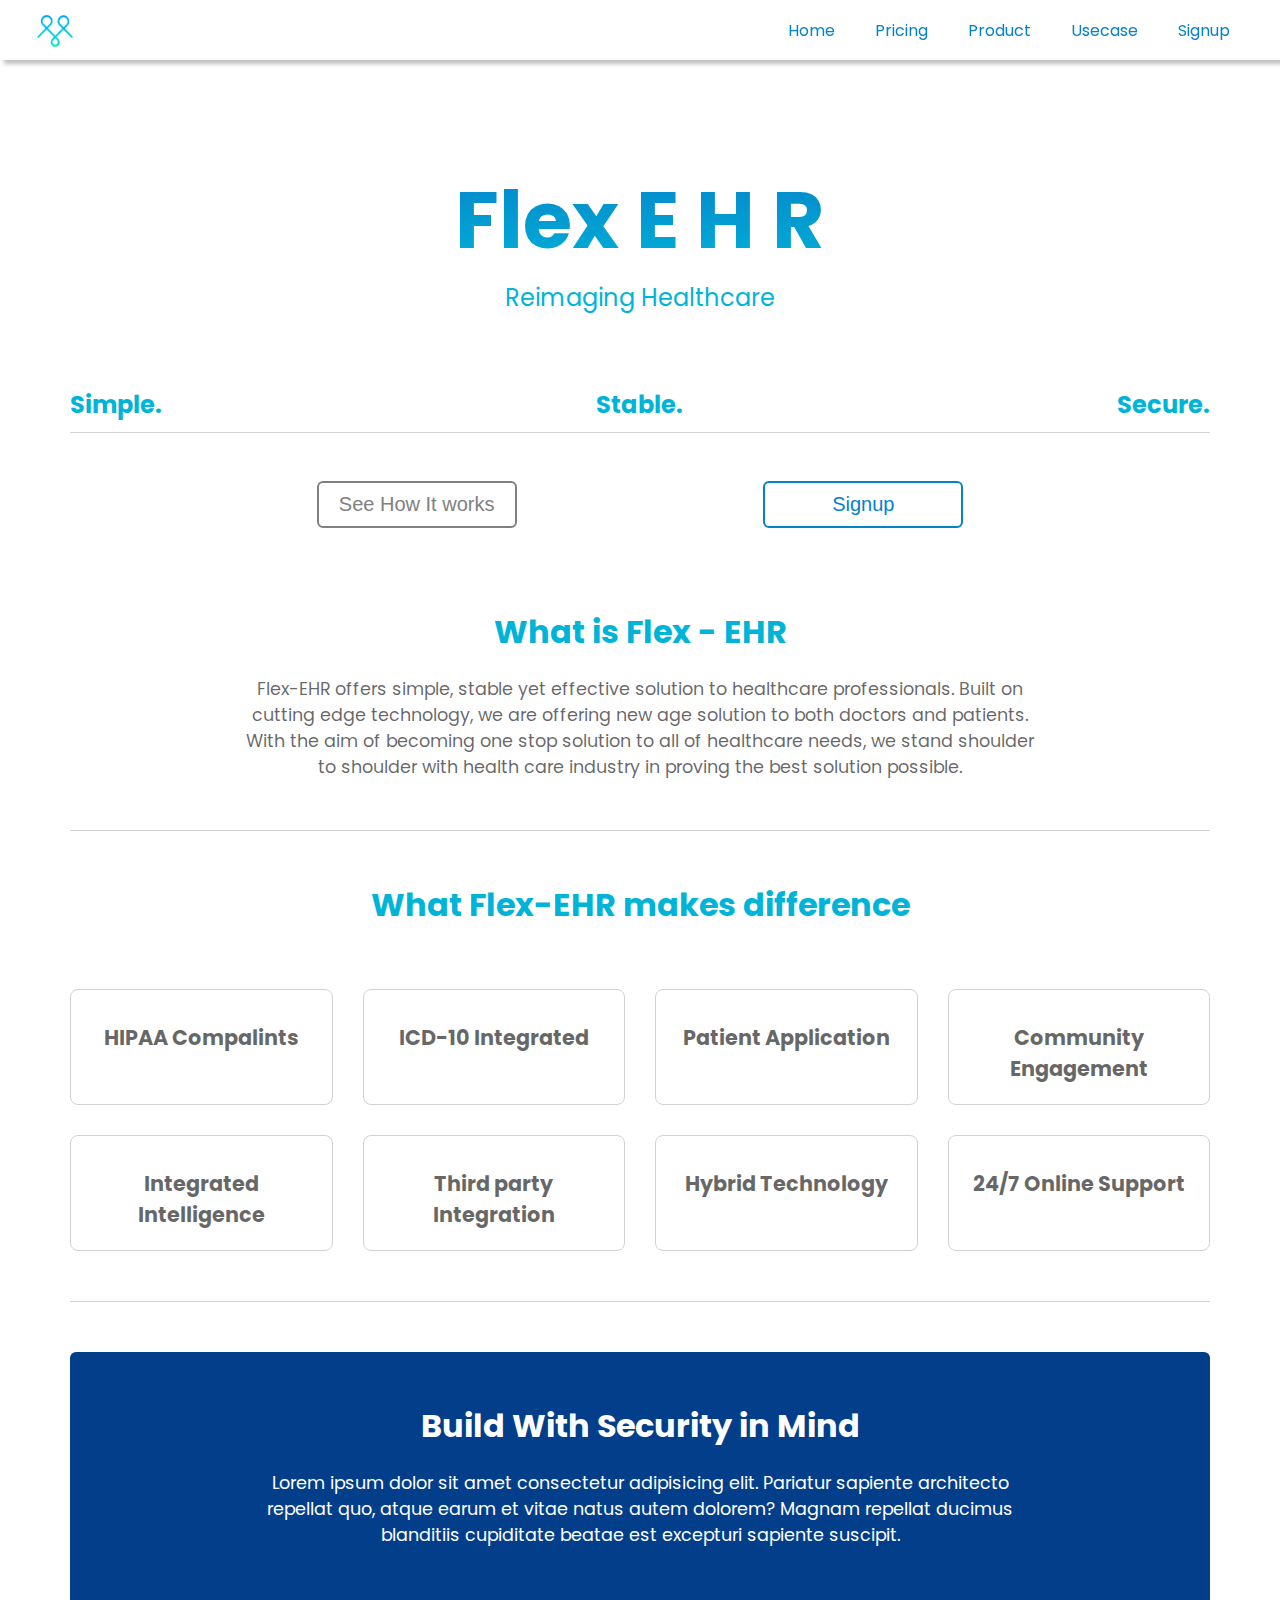
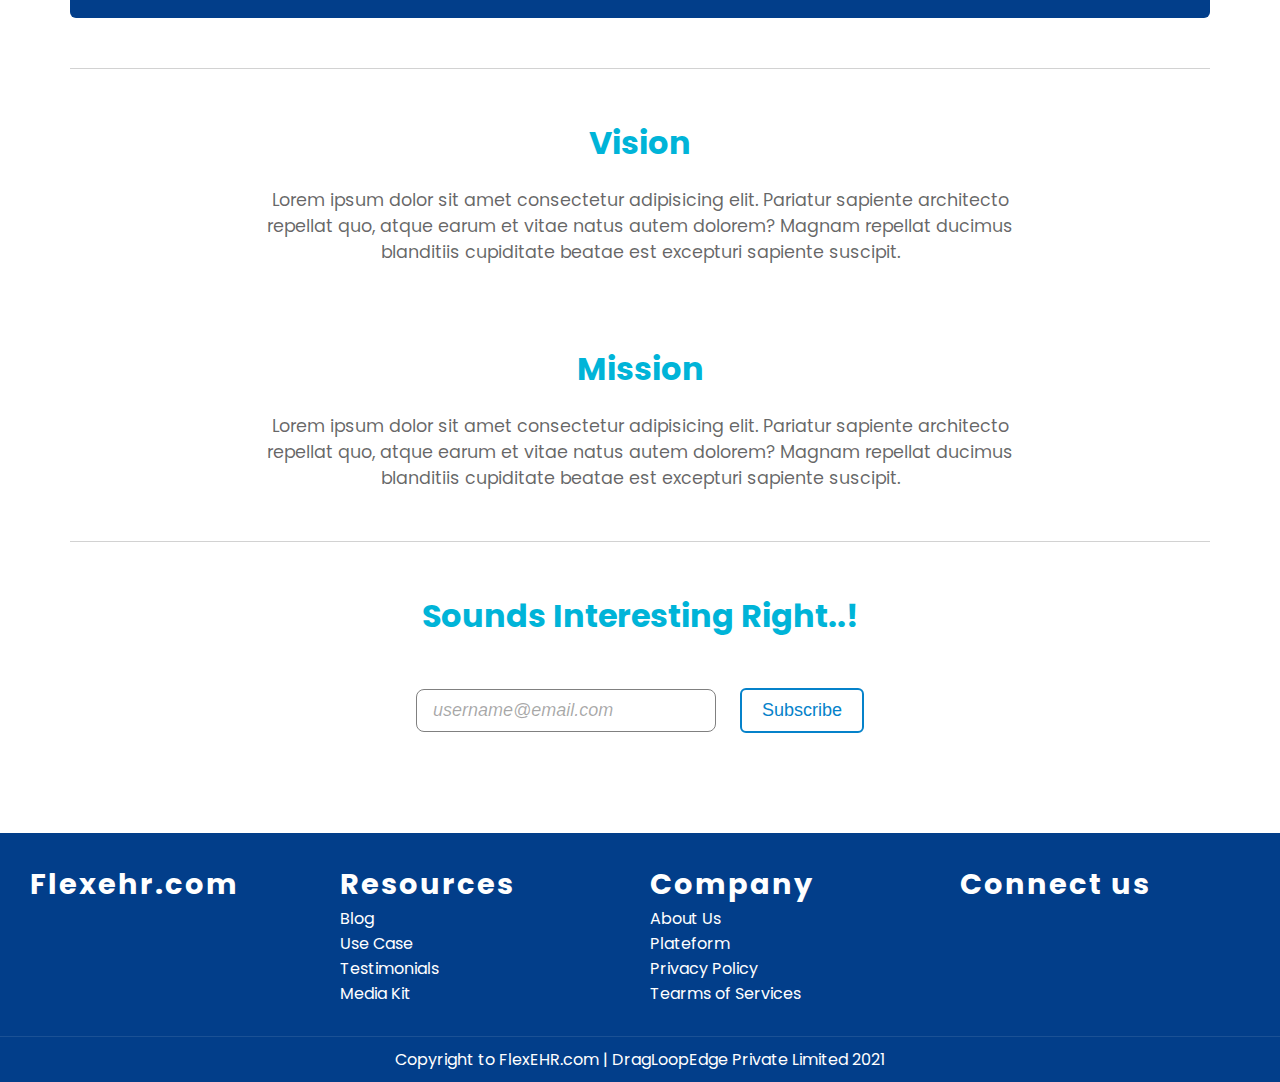
==== index.html @ ee3c8824 "Makes Diff" ====
<!DOCTYPE html>
<html lang="en">

<head>
    <meta charset="UTF-8">
    <meta http-equiv="X-UA-Compatible" content="IE=edge">
    <meta name="viewport" content="width=device-width, initial-scale=1.0">
    <link rel="stylesheet" href="https://cdnjs.cloudflare.com/ajax/libs/font-awesome/5.10.0/css/all.min.css"
        integrity="sha512-PgQMlq+nqFLV4ylk1gwUOgm6CtIIXkKwaIHp/PAIWHzig/lKZSEGKEysh0TCVbHJXCLN7WetD8TFecIky75ZfQ=="
        crossorigin="anonymous" referrerpolicy="no-referrer" />
    <link rel="stylesheet" href="style/main.css">
    <link rel="stylesheet" href="style/navbar.css">
    <link rel="stylesheet" href="style/home.css">
    <script src="script/sign-up-form.js"></script>
    <title>EHR Home</title>
</head>

<body>
    <nav class="navbar">
        <div class="flex ai-center">
            <img src="assets/Logo.png" alt="" width="50px">
        </div>
        <ul>
            <li>
                <a href="/">Home</a>
            </li>
            <li>
                <a href="/pricing">Pricing</a>
            </li>
            <li>
                <a href="/product">Product</a>
            </li>
            <li>
                <a href="index.html">Usecase</a>
            </li>
            <li>
                <a href="#" class="signup-btn">Signup</a>
            </li>
        </ul>
    </nav>
    <main class="container">
        <section class="introduction">
            <h1 class="brand">Flex E H R</h1>
            <p class="tag-line">Reimaging Healthcare</p>
            <p class="description">
                <span>Simple.</span>
                <span>Stable.</span>
                <span>Secure.</span>
            </p>
            <div class="intero-action">
                <button class="btn gray-dark">See How It works</button>
                <button class="btn primary signup-btn">Signup</button>
            </div>
        </section>
        <article class="what-is">
            <h2>What is Flex - EHR</h2>
            <p>
                Flex-EHR offers simple, stable yet effective solution to healthcare professionals. Built on cutting edge technology, we are offering new age solution to both doctors and patients.
                With the aim of becoming one stop solution to all of healthcare needs, we stand shoulder to shoulder with health care industry in proving the best solution possible.


            </p>
        </article>
         <section class="what-makes-difference">
            <h2>What Flex-EHR makes difference</h2>
            <div class="feature-container">
                <div class="feature-card">
                    <i class="fas fa-check"></i>
                    <h4>HIPAA Compalints</h4>
                </div>
                <div class="feature-card">
                    <i class="fab fa-studiovinari"></i>
                    <h4>ICD-10 Integrated</h4>
                </div>
                <div class="feature-card">
                    <i class="fas fa-shield-alt"></i>
                    <h4>Patient Application</h4>
                </div>

                <div class="feature-card">
                    <i class="fas fa-users"></i>
                    <h4>Community Engagement</h4>
                </div>
                <div class="feature-card">
                    <i class="fas fa-brain"></i>
                    <h4>Integrated Intelligence</h4>
                </div>
                <div class="feature-card">
                    <i class="fab fa-creative-commons-sampling-plus"></i>
                    <h4>Third party Integration</h4>
                </div>
                <div class="feature-card">
                    <i class="fas fa-network-wired"></i>
                    <h4>Hybrid Technology</h4>
                </div>
                <div class="feature-card">
                    <i class="fas fa-headset"></i>
                    <h4>24/7 Online Support</h4>
                </div>
            </div>
        </section>
        <article class="security">
            <div>
                <h2>Build With Security in Mind</h2>
                <p>
                    Lorem ipsum dolor sit amet consectetur adipisicing elit.
                    Pariatur sapiente architecto repellat quo, atque earum
                    et vitae natus autem dolorem? Magnam repellat ducimus
                    blanditiis cupiditate beatae est excepturi sapiente suscipit.
                </p>
            </div>
        </article>
        <article class="vision">
            <h2>Vision</h2>
            <p>
                Lorem ipsum dolor sit amet consectetur adipisicing elit.
                Pariatur sapiente architecto repellat quo, atque earum
                et vitae natus autem dolorem? Magnam repellat ducimus
                blanditiis cupiditate beatae est excepturi sapiente suscipit.
            </p>
        </article>
        <article class="mission">
            <h2>Mission</h2>
            <p>
                Lorem ipsum dolor sit amet consectetur adipisicing elit.
                Pariatur sapiente architecto repellat quo, atque earum
                et vitae natus autem dolorem? Magnam repellat ducimus
                blanditiis cupiditate beatae est excepturi sapiente suscipit.
            </p>
        </article>
        <section class="subscribe">
            <h4>Sounds Interesting Right..!</h4>
            <form>
                <input type="email" required name="" id="" placeholder="username@email.com">
                <button type="submit" class="btn primary tx-l">Subscribe</button>
            </form>
        </section>
    </main>
    <footer class="footer">
        <div class="footer-content">
            <div>
                <h2>Flexehr.com</h2>
            </div>
            <div>
                <h2>Resources</h2>
                <a href="#">Blog</a>
                <a href="#">Use Case</a>
                <a href="#">Testimonials</a>
                <a href="#">Media Kit</a>
            </div>
            <div>
                <h2>Company</h2>
                <a href="#">About Us</a>
                <a href="#">Plateform</a>
                <a href="#">Privacy Policy</a>
                <a href="#">Tearms of Services</a>
            </div>
            <div class="contact-us">
                <h2>Connect us</h2>
                <div class="icons">
                    <i class="fa fa-home"></i>
                    <i class="fa fa-home"></i>
                    <i class="fa fa-home"></i>
                    <i class="fa fa-home"></i>
                    <i class="fa fa-home"></i>
                    <i class="fa fa-home"></i>
                </div>
            </div>
        </div>
        <div class="copyright">
            Copyright to FlexEHR.com | DragLoopEdge Private Limited 2021
        </div>
    </footer>
    <script>
        const signup = new SignUpForm()
        document.querySelectorAll('.signup-btn').forEach(btn => {
            btn.addEventListener('click', () => {
                signup.open()
            })
        })
    </script>
</body>

</html>
---- style/main.css ----
@import url('https://fonts.googleapis.com/css2?family=Poppins:wght@200;300;500&display=swap');
:root {
    --primary: #0582CA;
    --secondary: #00B4D8;
    --optional: #023E8A;
    --red: #E02401;
    --orange: #FFA400;
    --green: #539D00;
    --text: rgba(0,0,0,0.83);
    --text-light: rgba(0,0,0,0.60);
    --text-lightest: rgba(0,0,0,0.35);
    --gray: #D2D2D2;
    --gray-dark: #808080;
    --white: #fff;
    --black: #000;
}
html, body {
    font-family: 'Poppins', sans-serif;
    margin: 0px;
    padding: 0px;
    font-size: 16px;
    color: var(--text);
    background-color: var(--white);
    scroll-behavior: smooth;
}

* {
    padding: 0px;
    margin: 0px;
    box-sizing: border-box;
}

*:focus {
    outline: none;
}

input:-internal-autofill-selected {
    background-color: var(--white) !important;
}

.container {
    width: 100%;
    max-width: 1200px;
    margin: 0 auto;
    padding: 0px 30px;
}

.flex {
    display: flex;
}

.wrap {
    flex-wrap: wrap;
}

.ai-center {
    align-items: center;
}

.jc-center {
    justify-content: center;
}

.jc-between {
    justify-content: space-between;
}

.jc-end {
    justify-content: flex-end;
}

.btn {
    display: inline-block;
    padding: 10px 20px;
    background-color: var(--white);
}

.btn.primary {
    border: 2px solid var(--primary);
    color: var(--primary);
    cursor: pointer;
    border-radius: 6px;
}

.btn.primary:hover {
    background-color: var(--primary);
    color: var(--white);
    box-shadow: 4px 2px 4px rgba(0,0,0,0.3);
}

.btn.secondary {
    border: 2px solid var(--secondary);
    color: var(--secondary);
    cursor: pointer;
    border-radius: 6px;
}

.btn.secondary:hover {
    background-color: var(--secondary);
    color: var(--white);
    box-shadow: 4px 2px 4px rgba(0,0,0,0.3);
}

.btn.gray {
    border: 2px solid var(--gray);
    color: var(--gray);
    cursor: pointer;
    border-radius: 6px;
}

.btn.gray:hover {
    background-color: var(--gray);
    color: var(--white);
    box-shadow: 4px 2px 4px rgba(0,0,0,0.3);
}

.btn.red {
    border: 2px solid var(--red);
    color: var(--red);
    cursor: pointer;
    border-radius: 6px;
}

.btn.red:hover {
    background-color: var(--red);
    color: var(--white);
    box-shadow: 4px 2px 4px rgba(0,0,0,0.3);
}

.btn.orange {
    border: 2px solid var(--orange);
    color: var(--orange);
    cursor: pointer;
    border-radius: 6px;
}

.btn.orange:hover {
    background-color: var(--orange);
    color: var(--white);
    box-shadow: 4px 2px 4px rgba(0,0,0,0.3);
}

.btn.green {
    border: 2px solid var(--green);
    color: var(--green);
    cursor: pointer;
    border-radius: 6px;
}
.btn.green:hover {
    background-color: var(--green);
    color: var(--white);
    box-shadow: 4px 2px 4px rgba(0,0,0,0.3);
}

.btn.orange {
    border: 2px solid var(--orange);
    color: var(--orange);
    cursor: pointer;
    border-radius: 6px;
}

.btn.orange:hover {
    background-color: var(--orange);
    color: var(--white);
    box-shadow: 4px 2px 4px rgba(0,0,0,0.3);
}

.btn.gray-dark {
    border: 2px solid var(--gray-dark);
    color: var(--gray-dark);
    cursor: pointer;
    border-radius: 6px;
}

.btn.gray-dark:hover {
    background-color: var(--gray-dark);
    color: var(--white);
    box-shadow: 4px 2px 4px rgba(0,0,0,0.3);
}

.tx {
    font-size: 14px;
}

.tx-l {
    font-size: 18px;
}

.tx-s {
    font-size: 12px;
}

.tx-m {
    font-size: 16px;
}
.tx-xl {
    font-size: 24px;
}


.m-0{ margin: 0px; }
.mx-0{ margin-left: 0px; margin-right: 0px; }
.my-0{ margin-top: 0px; margin-bottom: 0px; }
.ml-0{ margin-left: 0px; }
.mr-0{ margin-right: 0px; }
.mt-0{ margin-top: 0px; }
.mb-0{ margin-bottom: 0px; }
.m-1{ margin: 4px; }
.mx-1{ margin-left: 4px; margin-right: 4px; }
.my-1{ margin-top: 4px; margin-bottom: 4px; }
.ml-1{ margin-left: 4px; }
.mr-1{ margin-right: 4px; }
.mt-1{ margin-top: 4px; }
.mb-1{ margin-bottom: 4px; }
.m-2{ margin: 8px; }
.mx-2{ margin-left: 8px; margin-right: 8px; }
.my-2{ margin-top: 8px; margin-bottom: 8px; }
.ml-2{ margin-left: 8px; }
.mr-2{ margin-right: 8px; }
.mt-2{ margin-top: 8px; }
.mb-2{ margin-bottom: 8px; }
.m-3{ margin: 12px; }
.mx-3{ margin-left: 12px; margin-right: 12px; }
.my-3{ margin-top: 12px; margin-bottom: 12px; }
.ml-3{ margin-left: 12px; }
.mr-3{ margin-right: 12px; }
.mt-3{ margin-top: 12px; }
.mb-3{ margin-bottom: 12px; }
.m-4{ margin: 16px; }
.mx-4{ margin-left: 16px; margin-right: 16px; }
.my-4{ margin-top: 16px; margin-bottom: 16px; }
.ml-4{ margin-left: 16px; }
.mr-4{ margin-right: 16px; }
.mt-4{ margin-top: 16px; }
.mb-4{ margin-bottom: 16px; }
.m-5{ margin: 20px; }
.mx-5{ margin-left: 20px; margin-right: 20px; }
.my-5{ margin-top: 20px; margin-bottom: 20px; }
.ml-5{ margin-left: 20px; }
.mr-5{ margin-right: 20px; }
.mt-5{ margin-top: 20px; }
.mb-5{ margin-bottom: 20px; }
.m-6{ margin: 24px; }
.mx-6{ margin-left: 24px; margin-right: 24px; }
.my-6{ margin-top: 24px; margin-bottom: 24px; }
.ml-6{ margin-left: 24px; }
.mr-6{ margin-right: 24px; }
.mt-6{ margin-top: 24px; }
.mb-6{ margin-bottom: 24px; }
.m-7{ margin: 28px; }
.mx-7{ margin-left: 28px; margin-right: 28px; }
.my-7{ margin-top: 28px; margin-bottom: 28px; }
.ml-7{ margin-left: 28px; }
.mr-7{ margin-right: 28px; }
.mt-7{ margin-top: 28px; }
.mb-7{ margin-bottom: 28px; }
.m-8{ margin: 32px; }
.mx-8{ margin-left: 32px; margin-right: 32px; }
.my-8{ margin-top: 32px; margin-bottom: 32px; }
.ml-8{ margin-left: 32px; }
.mr-8{ margin-right: 32px; }
.mt-8{ margin-top: 32px; }
.mb-8{ margin-bottom: 32px; }

.p-0{ padding: 0px; }
.px-0{ padding-left: 0px; padding-right: 0px; }
.py-0{ padding-top: 0px; padding-bottom: 0px; }
.pl-0{ padding-left: 0px; }
.pr-0{ padding-right: 0px; }
.pt-0{ padding-top: 0px; }
.pb-0{ padding-bottom: 0px; }
.p-1{ padding: 4px; }
.px-1{ padding-left: 4px; padding-right: 4px; }
.py-1{ padding-top: 4px; padding-bottom: 4px; }
.pl-1{ padding-left: 4px; }
.pr-1{ padding-right: 4px; }
.pt-1{ padding-top: 4px; }
.pb-1{ padding-bottom: 4px; }
.p-2{ padding: 8px; }
.px-2{ padding-left: 8px; padding-right: 8px; }
.py-2{ padding-top: 8px; padding-bottom: 8px; }
.pl-2{ padding-left: 8px; }
.pr-2{ padding-right: 8px; }
.pt-2{ padding-top: 8px; }
.pb-2{ padding-bottom: 8px; }
.p-3{ padding: 12px; }
.px-3{ padding-left: 12px; padding-right: 12px; }
.py-3{ padding-top: 12px; padding-bottom: 12px; }
.pl-3{ padding-left: 12px; }
.pr-3{ padding-right: 12px; }
.pt-3{ padding-top: 12px; }
.pb-3{ padding-bottom: 12px; }
.p-4{ padding: 16px; }
.px-4{ padding-left: 16px; padding-right: 16px; }
.py-4{ padding-top: 16px; padding-bottom: 16px; }
.pl-4{ padding-left: 16px; }
.pr-4{ padding-right: 16px; }
.pt-4{ padding-top: 16px; }
.pb-4{ padding-bottom: 16px; }
.p-5{ padding: 20px; }
.px-5{ padding-left: 20px; padding-right: 20px; }
.py-5{ padding-top: 20px; padding-bottom: 20px; }
.pl-5{ padding-left: 20px; }
.pr-5{ padding-right: 20px; }
.pt-5{ padding-top: 20px; }
.pb-5{ padding-bottom: 20px; }
.p-6{ padding: 24px; }
.px-6{ padding-left: 24px; padding-right: 24px; }
.py-6{ padding-top: 24px; padding-bottom: 24px; }
.pl-6{ padding-left: 24px; }
.pr-6{ padding-right: 24px; }
.pt-6{ padding-top: 24px; }
.pb-6{ padding-bottom: 24px; }
.p-7{ padding: 28px; }
.px-7{ padding-left: 28px; padding-right: 28px; }
.py-7{ padding-top: 28px; padding-bottom: 28px; }
.pl-7{ padding-left: 28px; }
.pr-7{ padding-right: 28px; }
.pt-7{ padding-top: 28px; }
.pb-7{ padding-bottom: 28px; }
.p-8{ padding: 32px; }
.px-8{ padding-left: 32px; padding-right: 32px; }
.py-8{ padding-top: 32px; padding-bottom: 32px; }
.pl-8{ padding-left: 32px; }
.pr-8{ padding-right: 32px; }
.pt-8{ padding-top: 32px; }
.pb-8{ padding-bottom: 32px; }
---- style/navbar.css ----
nav.navbar {
    height: 60px;
    background-color: var(--white);
    display: flex;
    justify-content: space-between;
    align-items: center;
    box-shadow: 4px 4px 4px rgba(0, 0, 0, 0.25);
    position: sticky;
    top: 0;
    padding: 0 30px;
}

nav.navbar img {
    width: 50px;
    position: relative;
}

nav ul {
    display: flex;
    justify-content: space-between;
    align-items: center;
}
nav ul li {
    list-style: none;
    margin: 0 20px;
}
nav ul li a {
    color: var(--primary);
    text-decoration: none;
    font-size: 1rem;
}
nav ul li a:hover {
    color: var(--secondary);
}
nav ul li a.active {
    color: var(--secondary);
}


.footer {
    background-color: var(--optional);
    color: var(--white);
}

.footer .footer-content {
    display: grid;
    grid-gap: 20px;
    grid-template-columns: 1fr 1fr 1fr 1fr;
    padding: 30px;
}

.footer .footer-content h2 {
    font-size: 1.8em;
    letter-spacing: 2px;
}

.footer .footer-content a {
    display: block;
    color: white;
    text-decoration: none;
}

.footer .footer-content .contact-us > .icons{
    display: flex;
    flex-wrap: wrap;
    justify-content: space-between;
}

.footer .footer-content .contact-us i {
    font-size: 1.8em;
    padding: 10px;
    min-width: 30%;
}

.footer .copyright {
    text-align: center;
    padding: 10px;
    border-top: 1px solid rgba(255, 255, 255, 0.1);
}
---- style/home.css ----
.container {
    margin: 100px auto;
}

.container .brand {
    text-align: center;
    font-size: 5em;
    font-weight: bold;
    background: -webkit-linear-gradient(var(--primary), var(--secondary));
    background-clip: text;
    -webkit-background-clip: text;
    -webkit-text-fill-color: transparent;
}

.container .tag-line {
    text-align: center;
    color: var(--secondary);
    font-size: 1.5em;
}

.container .description {
    text-align: center;
    font-size: 1.5em;
    font-weight: bold;
    color: var(--secondary);
    display: flex;
    justify-content: space-between;
    margin-top: 3em;
    padding-bottom: 10px;
    border-bottom: 1px solid var(--gray);
}

.container .intero-action {
    margin-top: 3em;
    display: flex;
    justify-content: space-evenly;
}

.container .intero-action button {
    font-size: 20px;
    width: 200px;
}

.what-is {
    margin-top: 5em;
    text-align: center;
}

.what-is h2 {
    font-size: 2em;
    font-weight: bold;
    color: var(--secondary);
}
.what-is p {
    margin: 20px auto;
    max-width: 800px;
    font-size: 1.1rem;
    color: var(--text-light);
}

.what-makes-difference {
    margin-top: 50px;
    padding-top: 50px;
    border-top: 1px solid var(--gray);
    text-align: center;
}

.what-makes-difference h2 {
    font-size: 2em;
    font-weight: bold;
    color: var(--secondary);
}

.what-makes-difference .feature-container{
    width: 100%;
    margin-top: 60px;
    display: grid;
    grid-gap: 30px;
    grid-template-columns: 1fr 1fr 1fr 1fr;
}

.what-makes-difference .feature-card {
    padding: 20px;
    border-radius: 8px;
    border: 1px solid var(--gray);
}

.what-makes-difference .feature-card:hover {
    border: none;
    box-shadow: 0 3px 2px -1px rgba(0,0,0,.12),0 6px 10px 0 rgba(0,0,0,.14),0 1px 18px 0 rgba(0,0,0,.12) ,-0 -1px 18px 0 rgba(0,0,0,.12)!important;
}

.what-makes-difference i {
    font-size: 70px;
    background: -webkit-linear-gradient(var(--primary), var(--secondary));
    background-clip: text;
    -webkit-background-clip: text;
    -webkit-text-fill-color: transparent;
}
.what-makes-difference h4 {
    font-size: 1.3em;
    margin-top: 12px;
    color: var(--text-light);
}

.security {
    margin-top: 50px;
    padding-top: 50px;
    border-top: 1px solid var(--gray);
    text-align: center;
}

.security > div {
    background-color: var(--optional);
    color: var(--white);
    padding: 50px;
    border-radius: 6px;
}

.security h2 {
    font-size: 2em;
    font-weight: bold;
}
.security p {
    margin: 20px auto;
    max-width: 800px;
    font-size: 1.1rem;
}

.vision {
    margin-top: 50px;
    padding-top: 50px;
    border-top: 1px solid var(--gray);
    text-align: center;
}

.vision h2 {
    font-size: 2em;
    font-weight: bold;
    color: var(--secondary);
}
.vision p {
    margin: 20px auto;
    max-width: 800px;
    font-size: 1.1rem;
    color: var(--text-light);
}

.mission {
    margin-top: 5em;
    text-align: center;
}

.mission h2 {
    font-size: 2em;
    font-weight: bold;
    color: var(--secondary);
}
.mission p {
    margin: 20px auto;
    max-width: 800px;
    font-size: 1.1rem;
    color: var(--text-light);
}

.subscribe {
    margin-top: 50px;
    padding-top: 50px;
    border-top: 1px solid var(--gray);
    text-align: center;
}

.subscribe h4 {
    font-size: 2em;
    font-weight: bold;
    color: var(--secondary);
}

.subscribe form {
    margin-top: 3em;
}

.subscribe form input {
    padding: 10px 16px;
    font-size: 18px;
    border-radius: 8px;
    border: 1px solid var(--gray-dark);
    margin-right: 20px;
    width: 300px;
}

.subscribe form input::placeholder {
    font-style: italic;
    color: var(--text-lightest);
}

.subscribe form input:focus {
    outline: 1px solid var(--secondary);
}
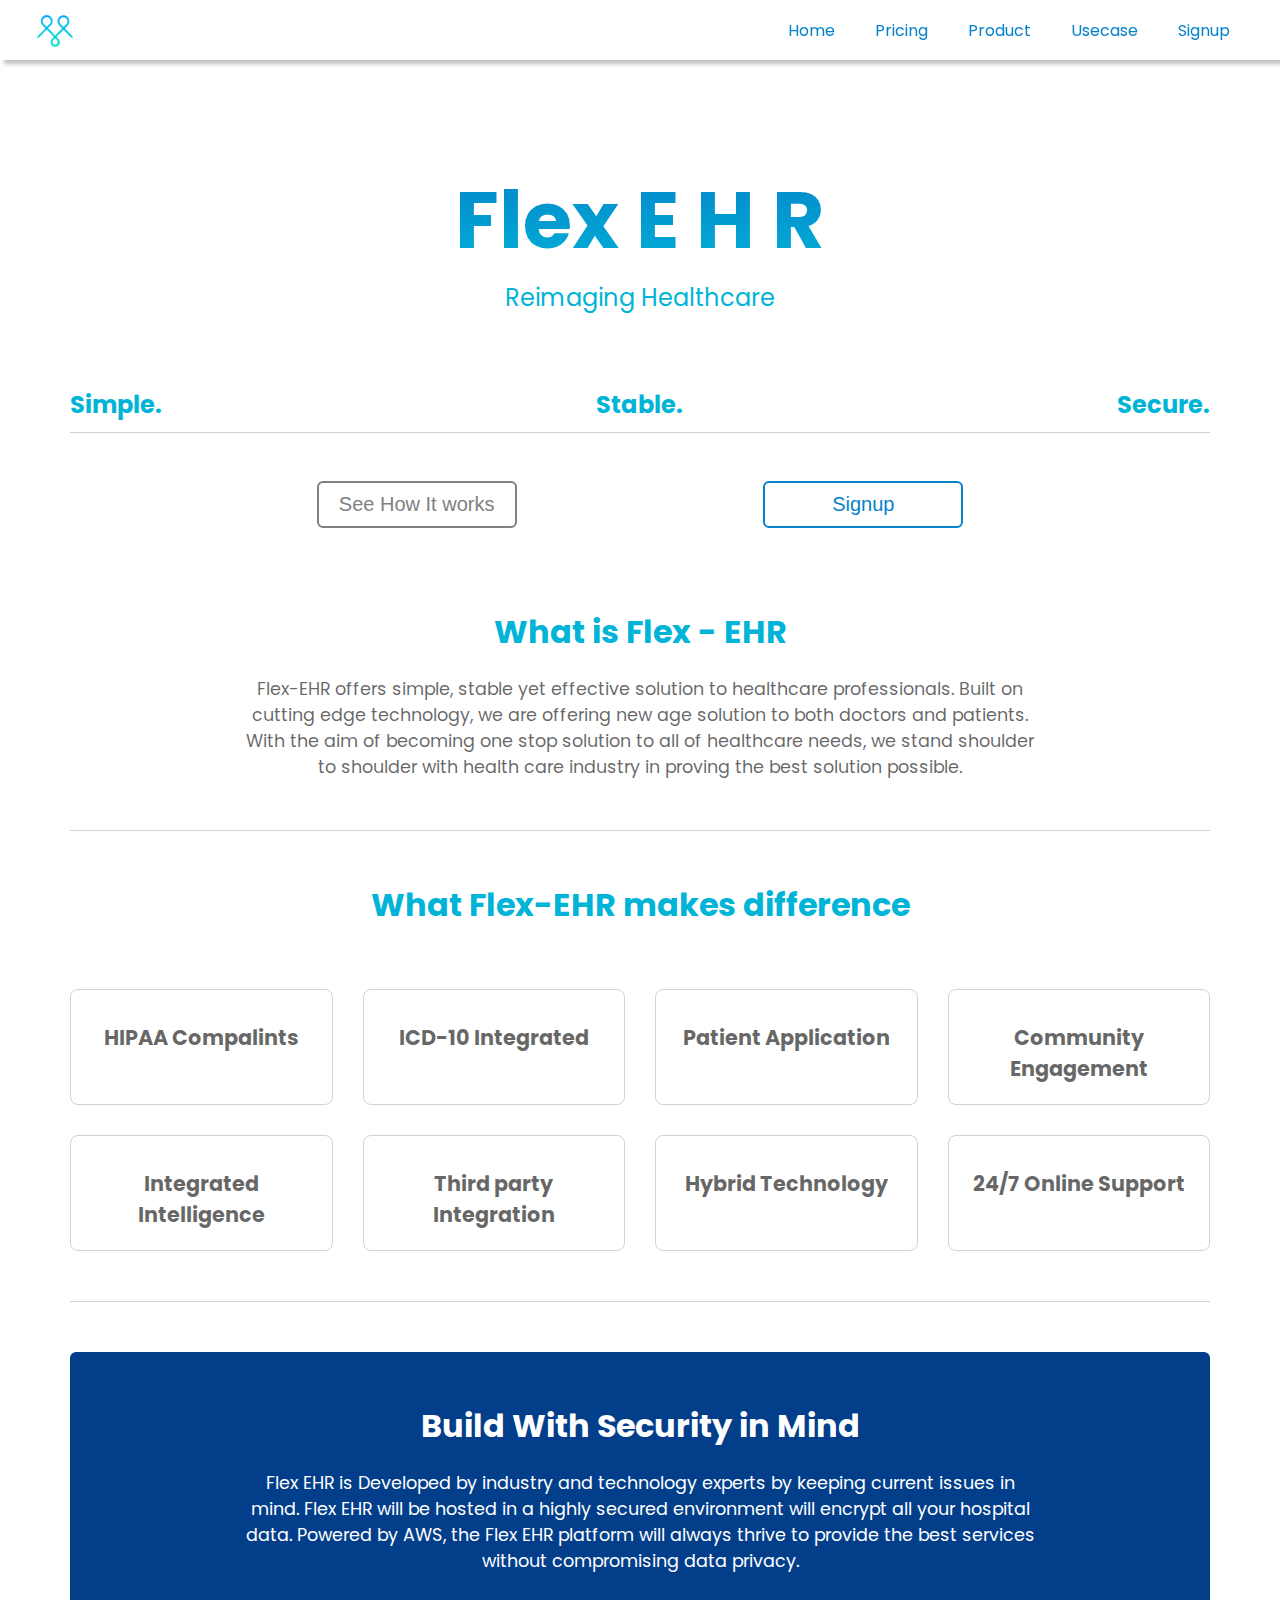
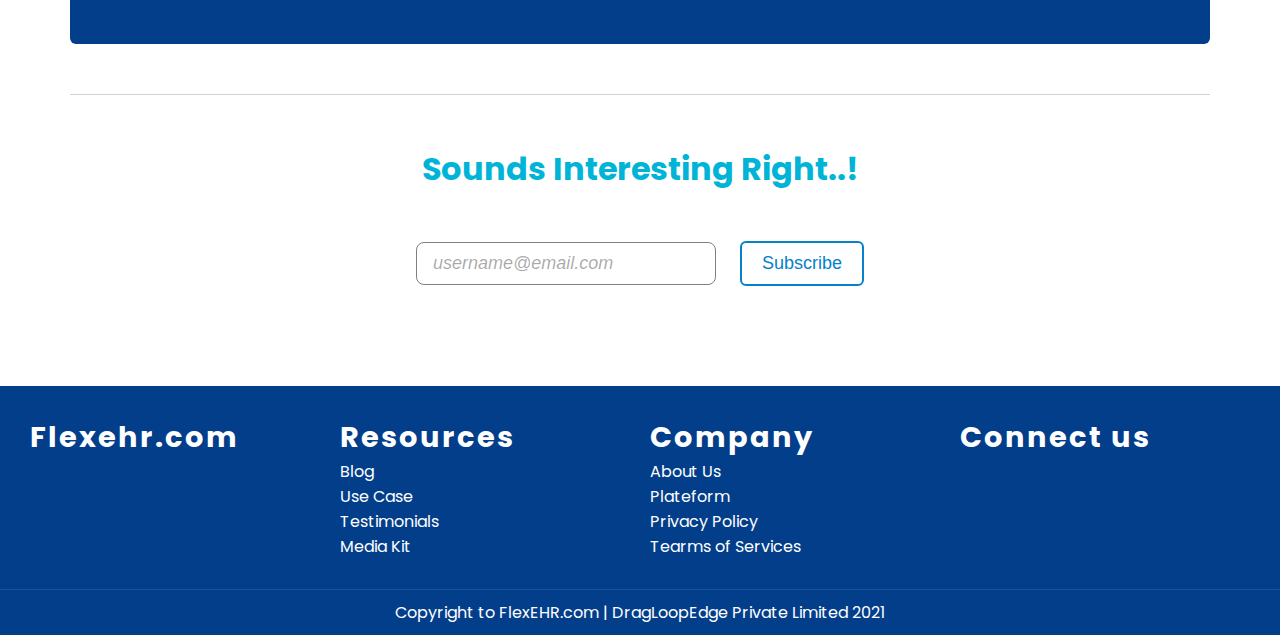
==== commit baffb0ec: "Content kiran" ====
--- a/index.html
+++ b/index.html
@@ -103,14 +103,12 @@
             <div>
                 <h2>Build With Security in Mind</h2>
                 <p>
-                    Lorem ipsum dolor sit amet consectetur adipisicing elit.
-                    Pariatur sapiente architecto repellat quo, atque earum
-                    et vitae natus autem dolorem? Magnam repellat ducimus
-                    blanditiis cupiditate beatae est excepturi sapiente suscipit.
+                   Flex EHR is Developed by industry and technology experts by keeping current issues in mind.
+                   Flex EHR will be hosted in a highly secured environment will encrypt all your hospital data. Powered by AWS, the Flex EHR platform will always thrive to provide the best services without compromising data privacy.
                 </p>
             </div>
         </article>
-        <article class="vision">
+        <!--<article class="vision">
             <h2>Vision</h2>
             <p>
                 Lorem ipsum dolor sit amet consectetur adipisicing elit.
@@ -127,7 +125,7 @@
                 et vitae natus autem dolorem? Magnam repellat ducimus
                 blanditiis cupiditate beatae est excepturi sapiente suscipit.
             </p>
-        </article>
+        </article>-->
         <section class="subscribe">
             <h4>Sounds Interesting Right..!</h4>
             <form>
@@ -157,13 +155,13 @@
             </div>
             <div class="contact-us">
                 <h2>Connect us</h2>
-                <div class="icons">
-                    <i class="fa fa-home"></i>
-                    <i class="fa fa-home"></i>
-                    <i class="fa fa-home"></i>
-                    <i class="fa fa-home"></i>
-                    <i class="fa fa-home"></i>
-                    <i class="fa fa-home"></i>
+               <div class="icons">
+                    <i class="fab fa-linkedin-in"></i>
+                    <i class="fab fa-facebook"></i>
+                    <i class="fab fa-twitter"></i>
+                    <i class="fab fa-medium"></i>
+                    <i class="fab fa-instagram"></i>
+                    <i class="fab fa-youtube"></i>
                 </div>
             </div>
         </div>
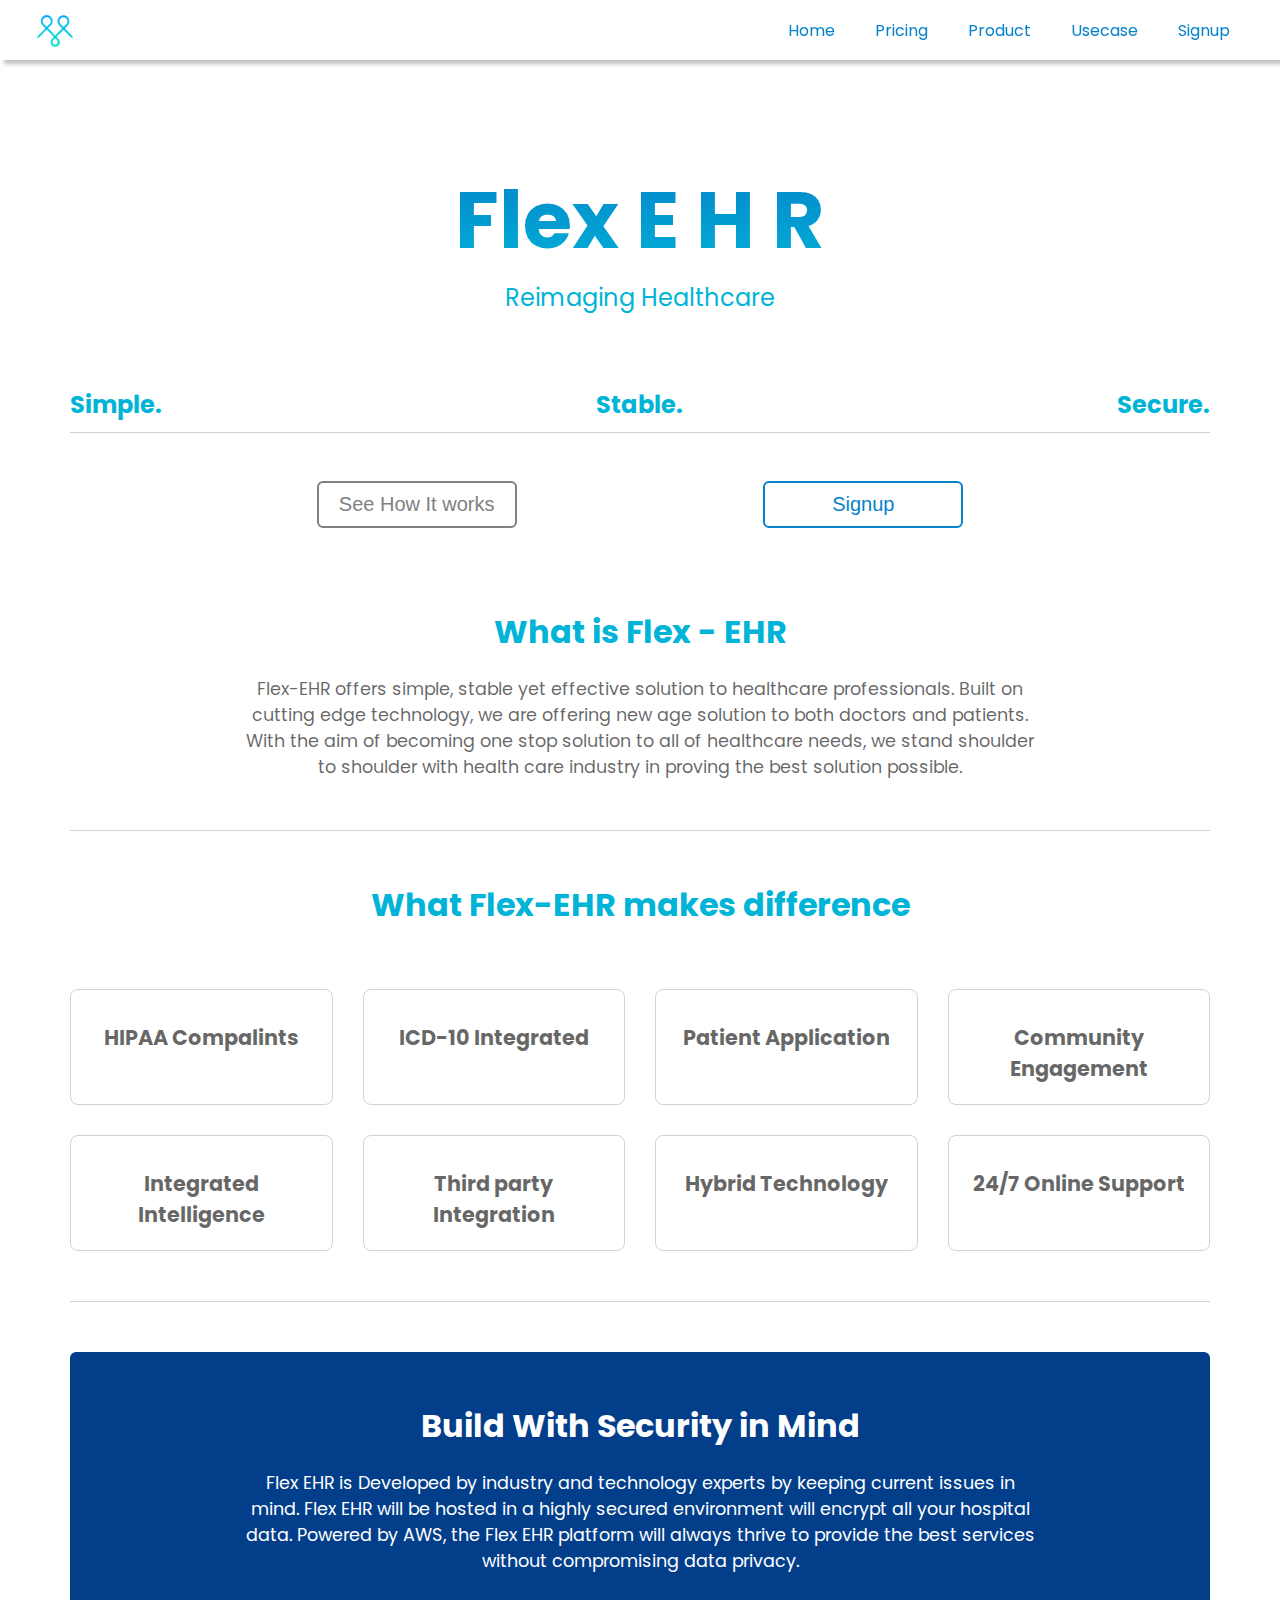
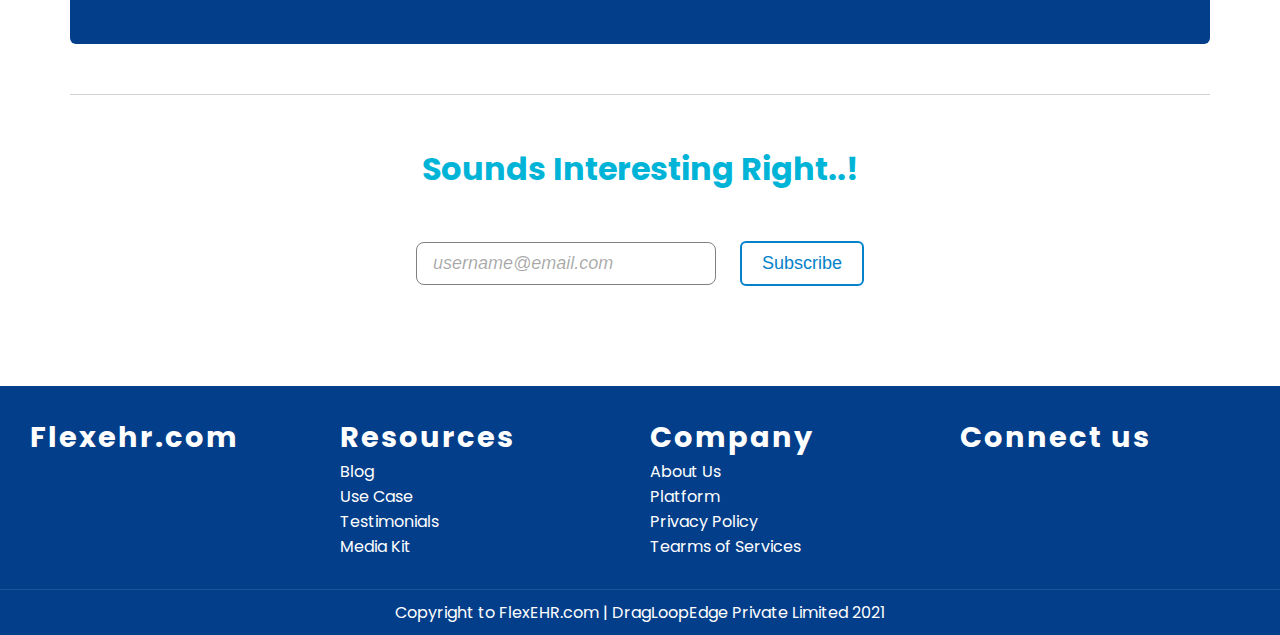
==== commit 95cae90a: "Spelling" ====
--- a/index.html
+++ b/index.html
@@ -149,7 +149,7 @@
             <div>
                 <h2>Company</h2>
                 <a href="#">About Us</a>
-                <a href="#">Plateform</a>
+                <a href="#">Platform</a>
                 <a href="#">Privacy Policy</a>
                 <a href="#">Tearms of Services</a>
             </div>
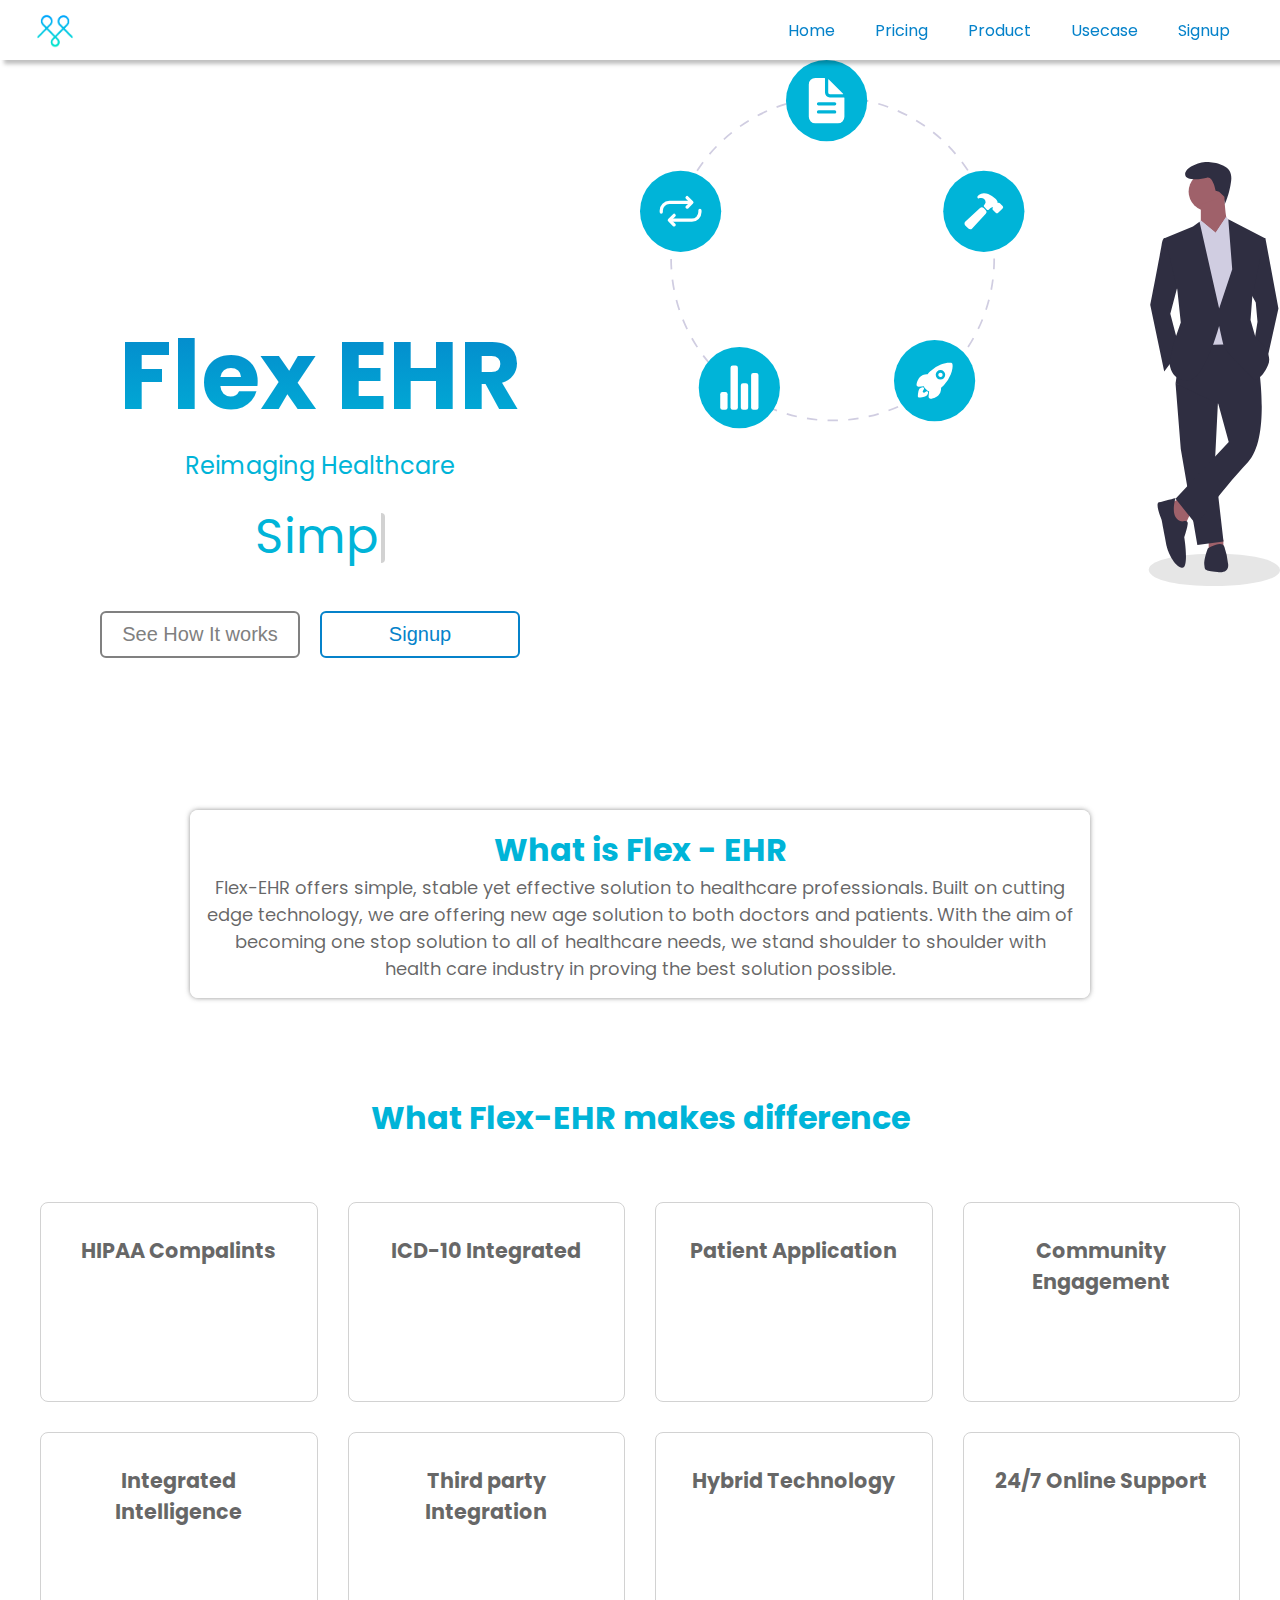
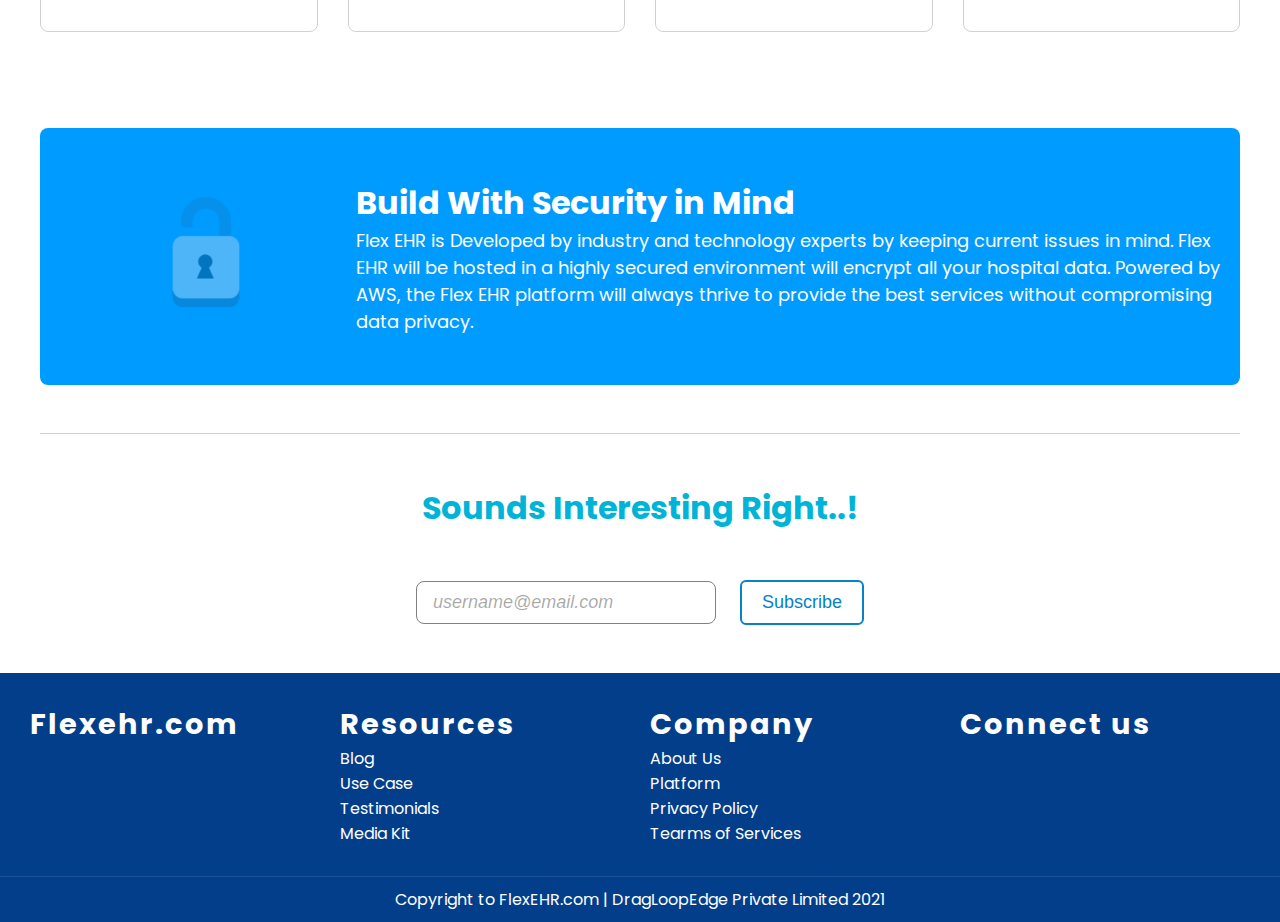
==== commit 26869ac0: "home revamop" ====
--- a/index.html
+++ b/index.html
@@ -8,6 +8,10 @@
     <link rel="stylesheet" href="https://cdnjs.cloudflare.com/ajax/libs/font-awesome/5.10.0/css/all.min.css"
         integrity="sha512-PgQMlq+nqFLV4ylk1gwUOgm6CtIIXkKwaIHp/PAIWHzig/lKZSEGKEysh0TCVbHJXCLN7WetD8TFecIky75ZfQ=="
         crossorigin="anonymous" referrerpolicy="no-referrer" />
+    <link
+        rel="stylesheet"
+        href="https://cdnjs.cloudflare.com/ajax/libs/animate.css/4.1.1/animate.min.css"
+        />
     <link rel="stylesheet" href="style/main.css">
     <link rel="stylesheet" href="style/navbar.css">
     <link rel="stylesheet" href="style/home.css">
@@ -39,95 +43,81 @@
         </ul>
     </nav>
     <main class="container">
-        <section class="introduction">
-            <h1 class="brand">Flex E H R</h1>
-            <p class="tag-line">Reimaging Healthcare</p>
-            <p class="description">
-                <span>Simple.</span>
-                <span>Stable.</span>
-                <span>Secure.</span>
-            </p>
-            <div class="intero-action">
-                <button class="btn gray-dark">See How It works</button>
-                <button class="btn primary signup-btn">Signup</button>
+        <section class="hero-section">
+            <div class="hero-bg"></div>
+            <div class="hero-left flex ai-center jc-center">
+                <div>
+                <h1 class="hero-title">
+                    Flex EHR
+                </h1>
+                <p class="hero-tagline">Reimaging Healthcare</p>
+                <div class="flex jc-center hero-feature">
+                    <span></span>
+                </div>
+                <div class="hero-action">
+                    <button class="btn gray-dark">See How It works</button>
+                    <button class="btn primary signup-btn">Signup</button>
+                </div>
+                </div>
+            </div>
+            <div class="hero-right">
+                <img src="./assets/Simple1.svg" alt="">
+                <img src="./assets/Stable.svg" alt="">
+                <img src="./assets/Secure.svg" alt="">
             </div>
         </section>
-        <article class="what-is">
+        <article class="about-section" data-animation="animate__pulse">
             <h2>What is Flex - EHR</h2>
-            <p>
-                Flex-EHR offers simple, stable yet effective solution to healthcare professionals. Built on cutting edge technology, we are offering new age solution to both doctors and patients.
-                With the aim of becoming one stop solution to all of healthcare needs, we stand shoulder to shoulder with health care industry in proving the best solution possible.
-
-
-            </p>
+            <p>Flex-EHR offers simple, stable yet effective solution to healthcare professionals. Built on cutting edge technology, we are offering new age solution to both doctors and patients. With the aim of becoming one stop solution to all of healthcare needs, we stand shoulder to shoulder with health care industry in proving the best solution possible.</p>
         </article>
-         <section class="what-makes-difference">
+        <section class="feature">
             <h2>What Flex-EHR makes difference</h2>
             <div class="feature-container">
-                <div class="feature-card">
+                <div class="feature-card" data-animation="animate__flipInX">
                     <i class="fas fa-check"></i>
                     <h4>HIPAA Compalints</h4>
                 </div>
-                <div class="feature-card">
+                <div class="feature-card" data-animation="animate__flipInX">
                     <i class="fab fa-studiovinari"></i>
                     <h4>ICD-10 Integrated</h4>
                 </div>
-                <div class="feature-card">
+                <div class="feature-card" data-animation="animate__flipInX">
                     <i class="fas fa-shield-alt"></i>
                     <h4>Patient Application</h4>
                 </div>
-
-                <div class="feature-card">
+                <div class="feature-card" data-animation="animate__flipInX">
                     <i class="fas fa-users"></i>
                     <h4>Community Engagement</h4>
                 </div>
-                <div class="feature-card">
+                <div class="feature-card" data-animation="animate__flipInX">
                     <i class="fas fa-brain"></i>
                     <h4>Integrated Intelligence</h4>
                 </div>
-                <div class="feature-card">
+                <div class="feature-card" data-animation="animate__flipInX">
                     <i class="fab fa-creative-commons-sampling-plus"></i>
                     <h4>Third party Integration</h4>
                 </div>
-                <div class="feature-card">
+                <div class="feature-card" data-animation="animate__flipInX">
                     <i class="fas fa-network-wired"></i>
                     <h4>Hybrid Technology</h4>
                 </div>
-                <div class="feature-card">
+                <div class="feature-card" data-animation="animate__flipInX">
                     <i class="fas fa-headset"></i>
                     <h4>24/7 Online Support</h4>
                 </div>
             </div>
         </section>
-        <article class="security">
-            <div>
-                <h2>Build With Security in Mind</h2>
-                <p>
-                   Flex EHR is Developed by industry and technology experts by keeping current issues in mind.
-                   Flex EHR will be hosted in a highly secured environment will encrypt all your hospital data. Powered by AWS, the Flex EHR platform will always thrive to provide the best services without compromising data privacy.
-                </p>
+        <section class="security">
+            <div class="security-container flex ai-center">
+                <img src="./assets//security.gif" width="300px" alt="">
+                <article class="security-section" data-animation="animate__flipInX">
+                    <h2>Build With Security in Mind</h2>
+                    <p>Flex EHR is Developed by industry and technology experts by keeping current issues in mind. Flex EHR will be hosted in a highly secured environment will encrypt all your hospital data. Powered by AWS, the Flex EHR platform will always thrive to provide the best services without compromising data privacy.</p>
+                </article>
             </div>
-        </article>
-        <!--<article class="vision">
-            <h2>Vision</h2>
-            <p>
-                Lorem ipsum dolor sit amet consectetur adipisicing elit.
-                Pariatur sapiente architecto repellat quo, atque earum
-                et vitae natus autem dolorem? Magnam repellat ducimus
-                blanditiis cupiditate beatae est excepturi sapiente suscipit.
-            </p>
-        </article>
-        <article class="mission">
-            <h2>Mission</h2>
-            <p>
-                Lorem ipsum dolor sit amet consectetur adipisicing elit.
-                Pariatur sapiente architecto repellat quo, atque earum
-                et vitae natus autem dolorem? Magnam repellat ducimus
-                blanditiis cupiditate beatae est excepturi sapiente suscipit.
-            </p>
-        </article>-->
-        <section class="subscribe">
-            <h4>Sounds Interesting Right..!</h4>
+        </section>
+        <section class="subscribe" >
+            <h4 data-animation="animate__shakeX">Sounds Interesting Right..!</h4>
             <form>
                 <input type="email" required name="" id="" placeholder="username@email.com">
                 <button type="submit" class="btn primary tx-l">Subscribe</button>
@@ -177,6 +167,8 @@
             })
         })
     </script>
+    <script src="./script/index.js"></script>
+    <script src="./script/scroll-animation.js"></script>
 </body>
 
 </html>
--- a/style/navbar.css
+++ b/style/navbar.css
@@ -8,6 +8,7 @@
     position: sticky;
     top: 0;
     padding: 0 30px;
+    z-index: 1000;
 }
 
 nav.navbar img {
--- a/style/home.css
+++ b/style/home.css
@@ -1,10 +1,43 @@
 .container {
-    margin: 100px auto;
-}
-
-.container .brand {
-    text-align: center;
-    font-size: 5em;
+    max-width: 100%;
+    margin: 0 auto;
+    padding: 0;
+}
+
+.hero-section {
+    position: relative;
+    height: calc(100vh - 60px);
+    display: flex;
+}
+
+.hero-section .hero-bg {
+    position: absolute;
+    top: 0;
+    left: 0;
+    height: 100%;
+    width: 100%;
+    z-index: 0;
+    background-repeat: no-repeat;
+    background-size: cover;
+    background-image: url(https://img.hcinnovationgroup.com/files/base/ebm/hci/image/2021/06/bigstock_Ehr_Electronic_Health_Record_E_304383664.60b6968b95b09.png?auto=format&w=1000&h=562&fit=clip);
+}
+
+.hero-section img{
+    width: 100%;
+    max-height: 100%;
+}
+
+.hero-section .hero-left, .hero-right{
+    width: 100%;
+    height: 100%;
+    z-index: 1;
+    background-color: rgba(255, 255, 255, 0.9);
+}
+
+.hero-section .hero-title {
+    margin-top: 0px;
+    text-align: center;
+    font-size: 6em;
     font-weight: bold;
     background: -webkit-linear-gradient(var(--primary), var(--secondary));
     background-clip: text;
@@ -12,159 +45,141 @@
     -webkit-text-fill-color: transparent;
 }
 
-.container .tag-line {
+.hero-section .hero-tagline {
     text-align: center;
     color: var(--secondary);
     font-size: 1.5em;
 }
 
-.container .description {
-    text-align: center;
-    font-size: 1.5em;
-    font-weight: bold;
-    color: var(--secondary);
+.hero-section .hero-feature {
+    height: 80px;
+}
+
+.hero-section .hero-feature span {
+    font-size: 48px;
+    margin-top: 30px;
+    color: var(--secondary);
+    border-right: 4px solid var(--gray);
+    padding-right: 2px;
+    line-height: 1;
+    border-radius: 4px;
+    animation: blink 1s forwards infinite;
+}
+
+@keyframes blink {
+    0% {
+        border-color: rgba(10, 10, 10, 1);
+    }
+    50% {
+        border-color: rgba(10, 10, 10, 0);
+    }
+    100% {
+        border-color: rgba(10, 10, 10, 1);
+    }
+}
+
+.hero-section .hero-action {
     display: flex;
-    justify-content: space-between;
+    justify-content: center;
     margin-top: 3em;
-    padding-bottom: 10px;
-    border-bottom: 1px solid var(--gray);
-}
-
-.container .intero-action {
-    margin-top: 3em;
-    display: flex;
-    justify-content: space-evenly;
-}
-
-.container .intero-action button {
+}
+
+.hero-section .hero-action button {
     font-size: 20px;
     width: 200px;
-}
-
-.what-is {
-    margin-top: 5em;
-    text-align: center;
-}
-
-.what-is h2 {
-    font-size: 2em;
-    font-weight: bold;
-    color: var(--secondary);
-}
-.what-is p {
-    margin: 20px auto;
-    max-width: 800px;
-    font-size: 1.1rem;
+    margin-right: 20px;
+}
+
+.about-section {
+    position: sticky;
+    max-width: 900px;
+    background-color: rgba(255, 255, 255, 0.9);
+    border-radius: 8px;
+    margin: 0px auto;
+    margin-top: -90px;
+    padding: 16px;
+    text-align: center;
+    z-index: 4;
+    box-shadow: 0px 0px 5px #808080db;
+}
+.about-section h2 {
+    font-size: 2em;
+    color: var(--secondary);
+}
+.about-section p {
+    font-weight: normal;
+    font-size: 18px;
     color: var(--text-light);
 }
 
-.what-makes-difference {
-    margin-top: 50px;
-    padding-top: 50px;
-    border-top: 1px solid var(--gray);
-    text-align: center;
-}
-
-.what-makes-difference h2 {
-    font-size: 2em;
-    font-weight: bold;
-    color: var(--secondary);
-}
-
-.what-makes-difference .feature-container{
+.feature {
+    max-width: 1200px;
+    margin: 6em auto;
+    display: block !important;
+    text-align: center;
+}
+
+.feature h2 {
+    font-size: 2em;
+    color: var(--secondary);
+}
+
+.feature-container{
     width: 100%;
     margin-top: 60px;
     display: grid;
     grid-gap: 30px;
     grid-template-columns: 1fr 1fr 1fr 1fr;
-}
-
-.what-makes-difference .feature-card {
+    grid-template-rows: 200px;
+    align-items: initial;
+}
+
+.feature-container .feature-card {
     padding: 20px;
     border-radius: 8px;
     border: 1px solid var(--gray);
-}
-
-.what-makes-difference .feature-card:hover {
+    height: 200px;
+}
+
+.feature-card .feature-card:hover {
     border: none;
     box-shadow: 0 3px 2px -1px rgba(0,0,0,.12),0 6px 10px 0 rgba(0,0,0,.14),0 1px 18px 0 rgba(0,0,0,.12) ,-0 -1px 18px 0 rgba(0,0,0,.12)!important;
 }
 
-.what-makes-difference i {
+.feature-card i {
     font-size: 70px;
     background: -webkit-linear-gradient(var(--primary), var(--secondary));
     background-clip: text;
     -webkit-background-clip: text;
     -webkit-text-fill-color: transparent;
 }
-.what-makes-difference h4 {
+.feature-card h4 {
     font-size: 1.3em;
     margin-top: 12px;
     color: var(--text-light);
 }
 
-.security {
-    margin-top: 50px;
-    padding-top: 50px;
-    border-top: 1px solid var(--gray);
-    text-align: center;
-}
-
-.security > div {
-    background-color: var(--optional);
-    color: var(--white);
-    padding: 50px;
-    border-radius: 6px;
-}
-
-.security h2 {
-    font-size: 2em;
-    font-weight: bold;
-}
-.security p {
-    margin: 20px auto;
-    max-width: 800px;
-    font-size: 1.1rem;
-}
-
-.vision {
-    margin-top: 50px;
-    padding-top: 50px;
-    border-top: 1px solid var(--gray);
-    text-align: center;
-}
-
-.vision h2 {
-    font-size: 2em;
-    font-weight: bold;
-    color: var(--secondary);
-}
-.vision p {
-    margin: 20px auto;
-    max-width: 800px;
-    font-size: 1.1rem;
-    color: var(--text-light);
-}
-
-.mission {
-    margin-top: 5em;
-    text-align: center;
-}
-
-.mission h2 {
-    font-size: 2em;
-    font-weight: bold;
-    color: var(--secondary);
-}
-.mission p {
-    margin: 20px auto;
-    max-width: 800px;
-    font-size: 1.1rem;
-    color: var(--text-light);
+.security-container {
+    background: #009bff;
+    margin: 3em auto;
+    max-width: 1200px;
+    border-radius: 8px;
+    padding: 16px;
+} 
+
+.security-section h2 {
+    font-size: 2em;
+    color: #fff;
+}
+.security-section p {
+    font-weight: normal;
+    font-size: 18px;
+    color: #fff;
 }
 
 .subscribe {
-    margin-top: 50px;
+    max-width: 1200px;
+    margin: 3em auto;
     padding-top: 50px;
     border-top: 1px solid var(--gray);
     text-align: center;
@@ -196,4 +211,4 @@
 
 .subscribe form input:focus {
     outline: 1px solid var(--secondary);
-}
+}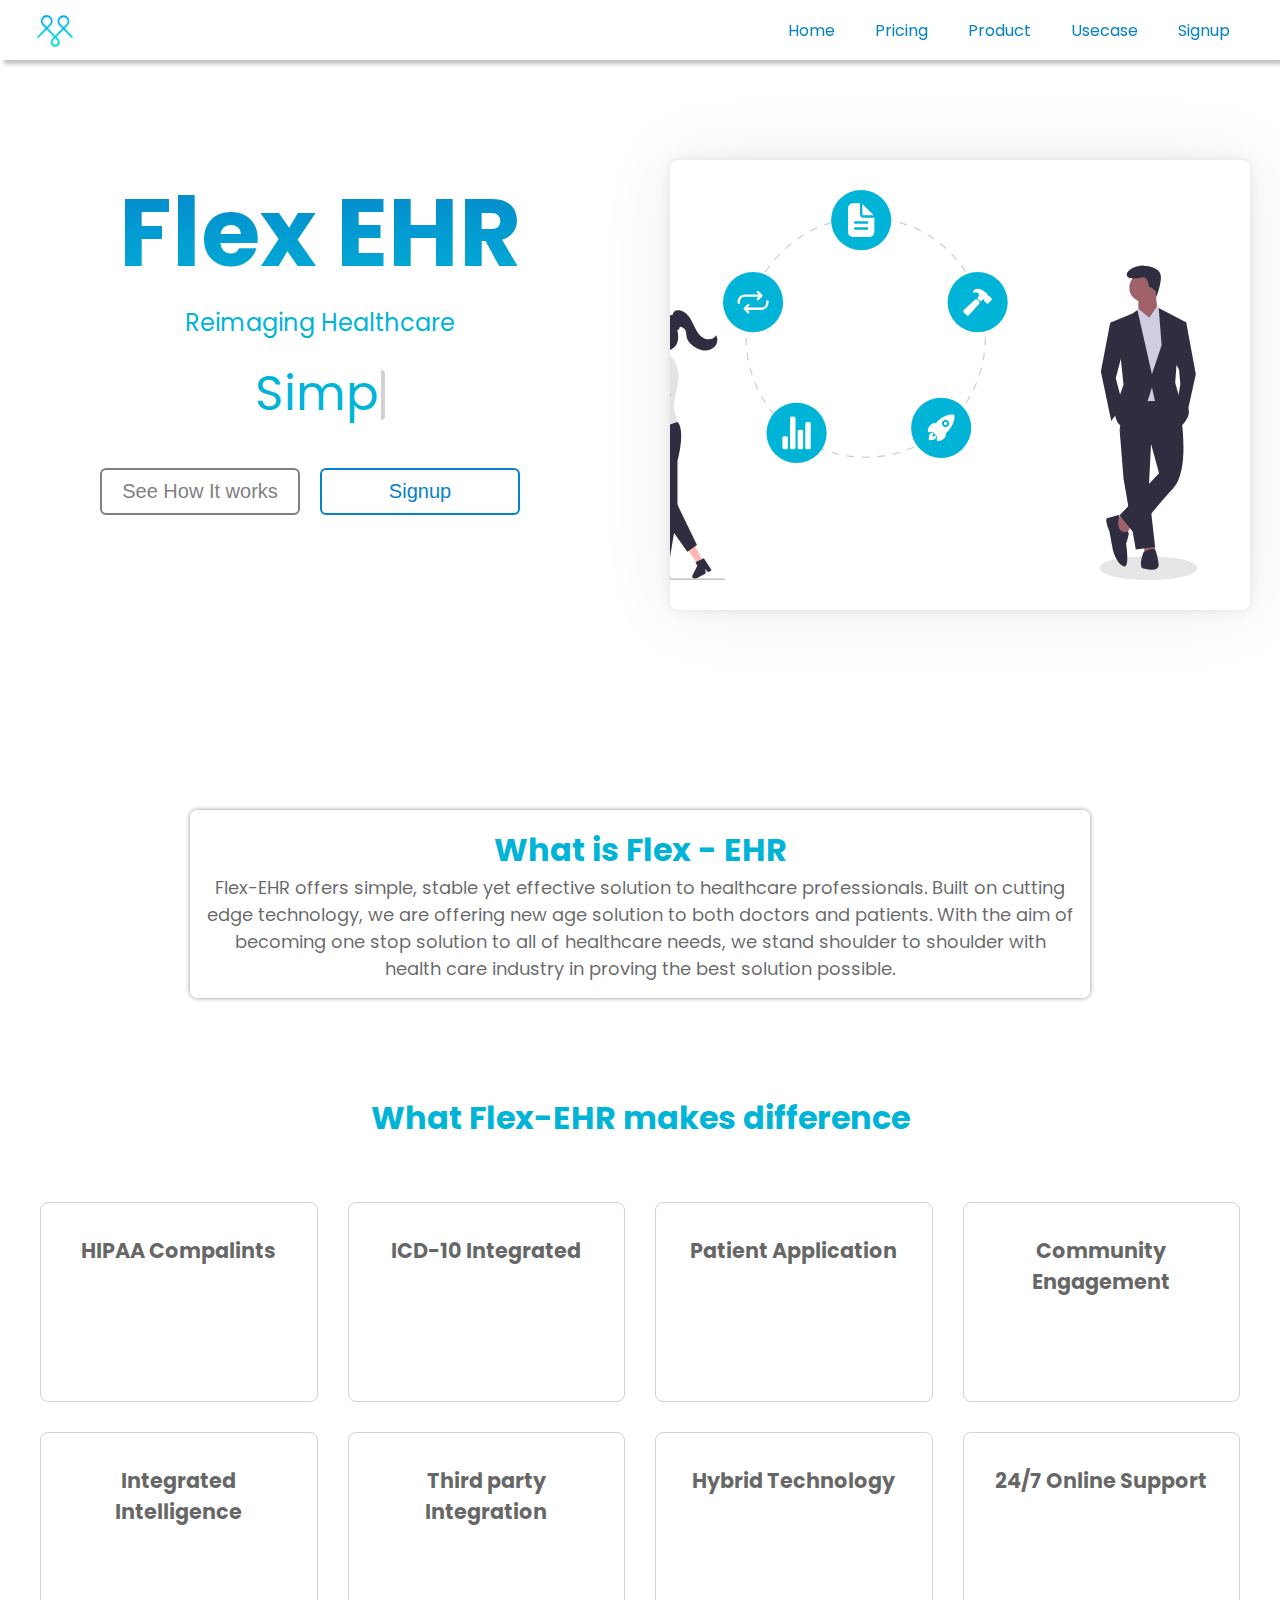
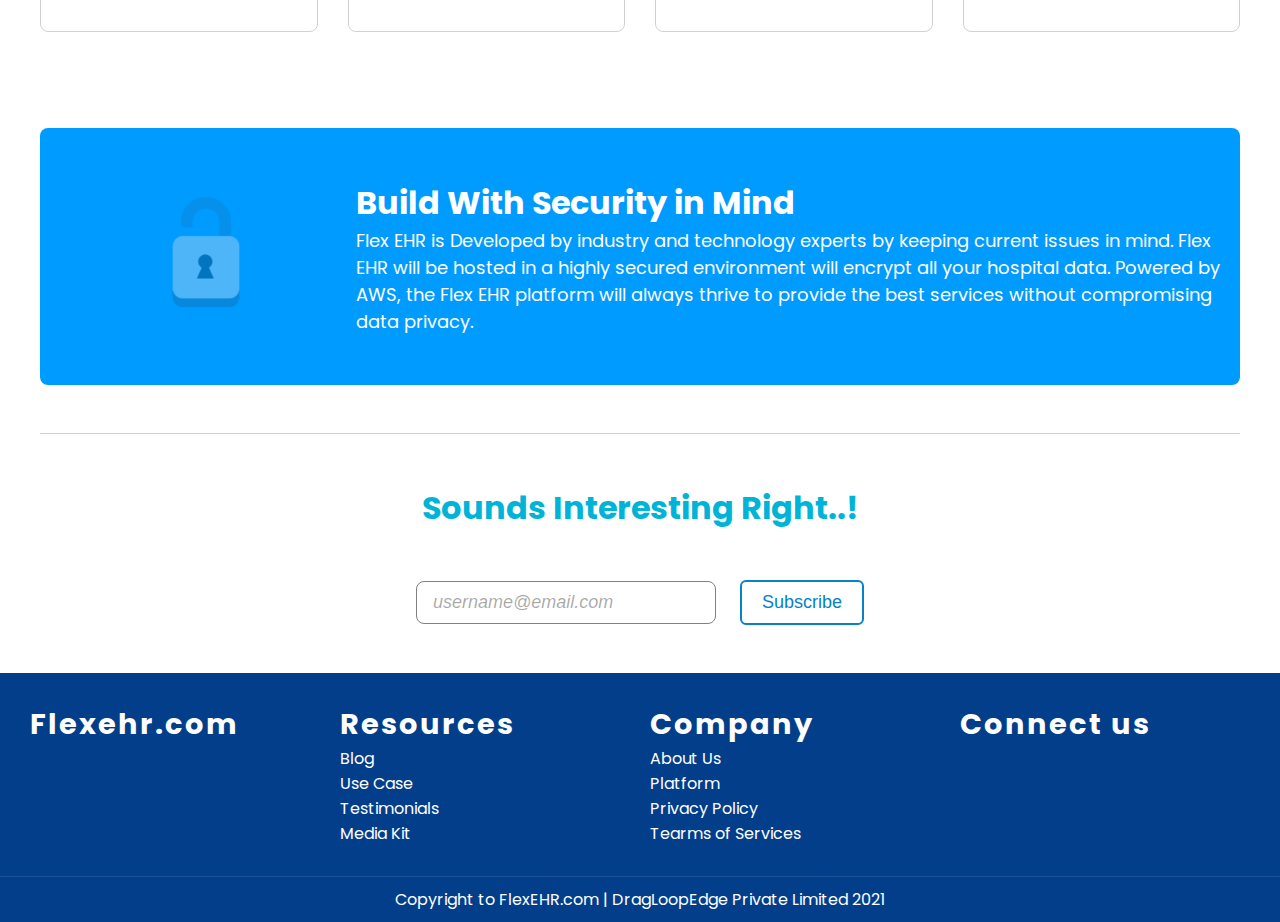
==== commit 766d81f7: "update" ====
--- a/index.html
+++ b/index.html
@@ -45,7 +45,7 @@
     <main class="container">
         <section class="hero-section">
             <div class="hero-bg"></div>
-            <div class="hero-left flex ai-center jc-center">
+            <div class="hero-left">
                 <div>
                 <h1 class="hero-title">
                     Flex EHR
@@ -61,9 +61,17 @@
                 </div>
             </div>
             <div class="hero-right">
-                <img src="./assets/Simple1.svg" alt="">
-                <img src="./assets/Stable.svg" alt="">
-                <img src="./assets/Secure.svg" alt="">
+                <div class="img-container">
+                    <div>
+                        <img src="./assets/Simple1.svg" alt="">
+                    </div>
+                    <div>
+                        <img src="./assets/Stable.svg" alt="">
+                    </div>
+                    <div>
+                        <img src="./assets/Secure.svg" alt="">
+                    </div>
+                </div>
             </div>
         </section>
         <article class="about-section" data-animation="animate__pulse">
--- a/style/home.css
+++ b/style/home.css
@@ -23,16 +23,43 @@
 }
 
 .hero-section img{
-    width: 100%;
-    max-height: 100%;
+    height: 100%;
+    padding: 30px;
+    margin: 0 auto;
+    transition: left 1s;
 }
 
 .hero-section .hero-left, .hero-right{
-    width: 100%;
+    width: 50%;
     height: 100%;
     z-index: 1;
-    background-color: rgba(255, 255, 255, 0.9);
-}
+    padding: 50px 30px;
+    padding-top: 100px;
+    background-color: rgba(255, 255, 255, 0.95);
+}
+
+.hero-right .img-container {
+    position: relative;
+    overflow: hidden;
+    height: 50vh;
+    width: 100%;
+    border-radius: 8px;
+    background-color: white;
+    box-shadow:
+  0px 0px 5.3px rgba(0, 0, 0, 0.05),
+  0px 0px 17.9px rgba(0, 0, 0, 0.063),
+  0px 0px 80px rgba(0, 0, 0, 0.07)
+;
+
+}
+
+.img-container div {
+    height: 100%;
+    width: 100%;
+    display: flex;
+    justify-content: center;
+}
+
 
 .hero-section .hero-title {
     margin-top: 0px;
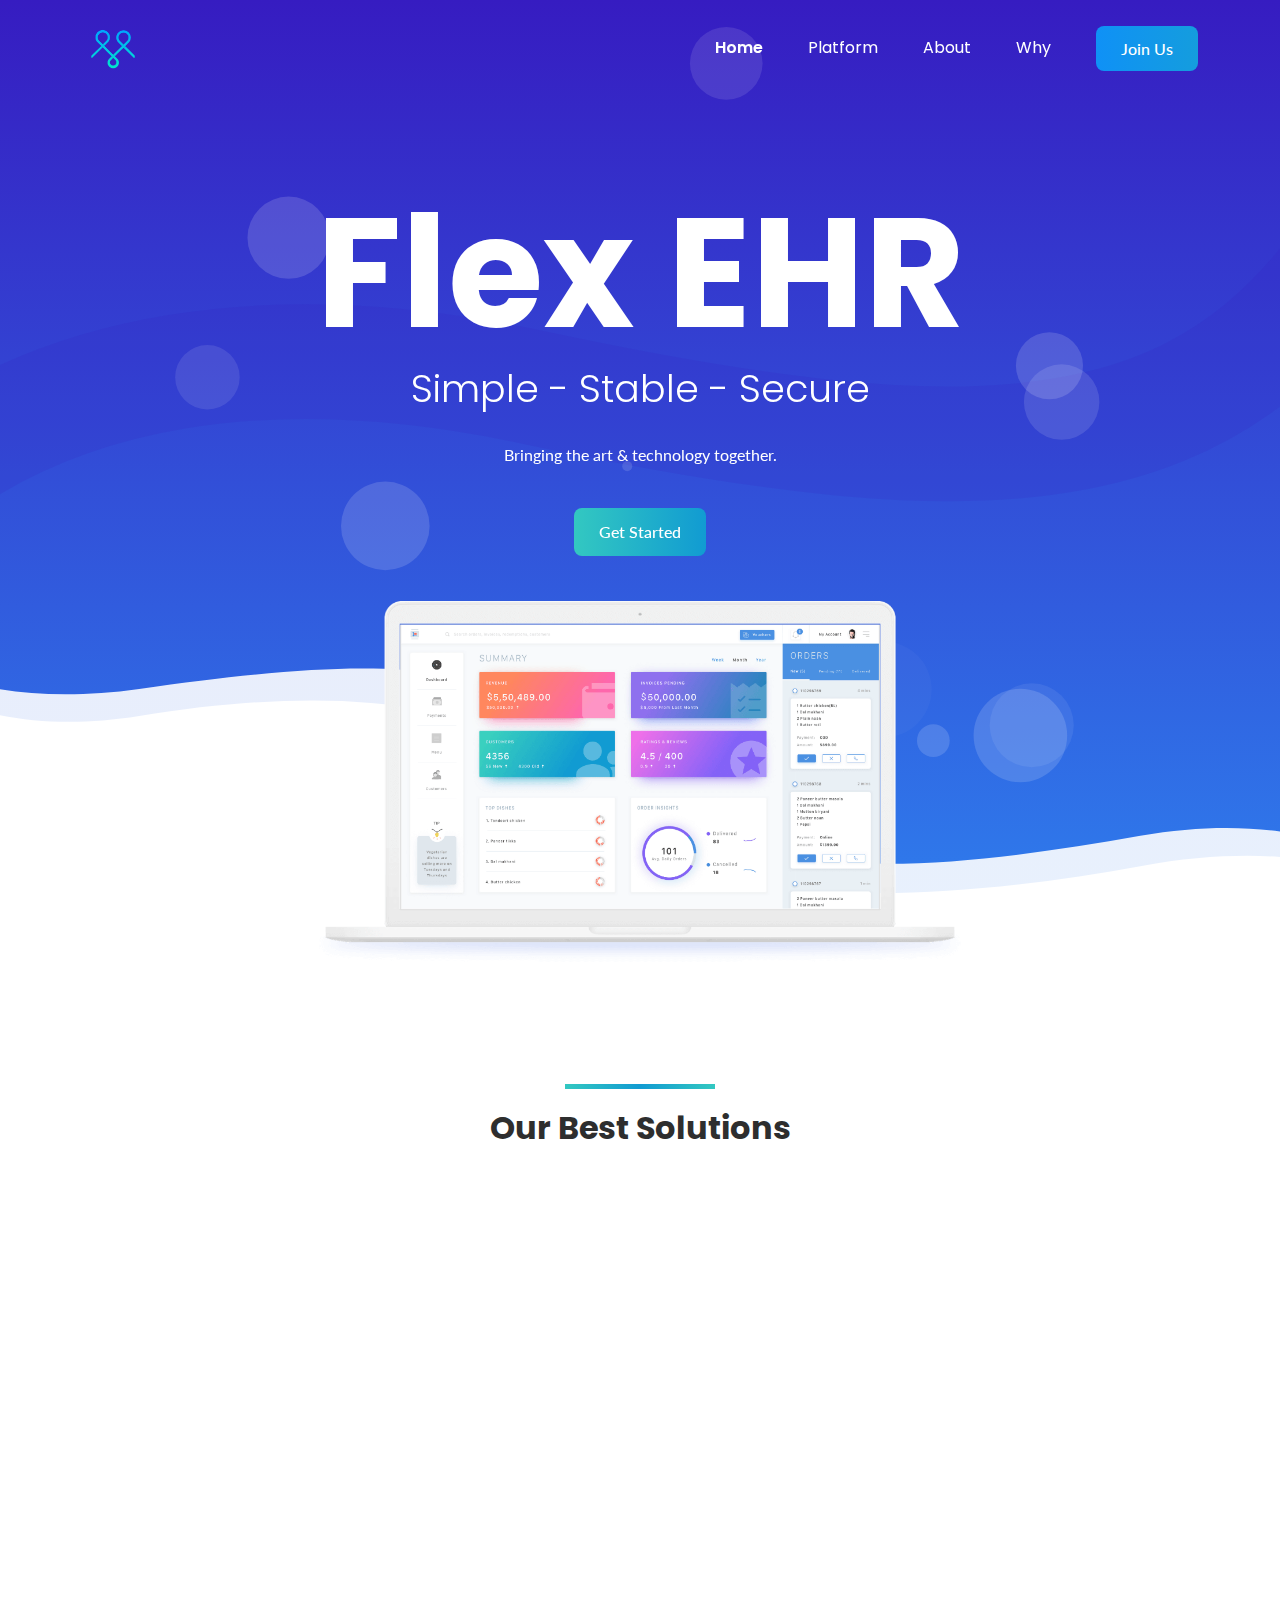
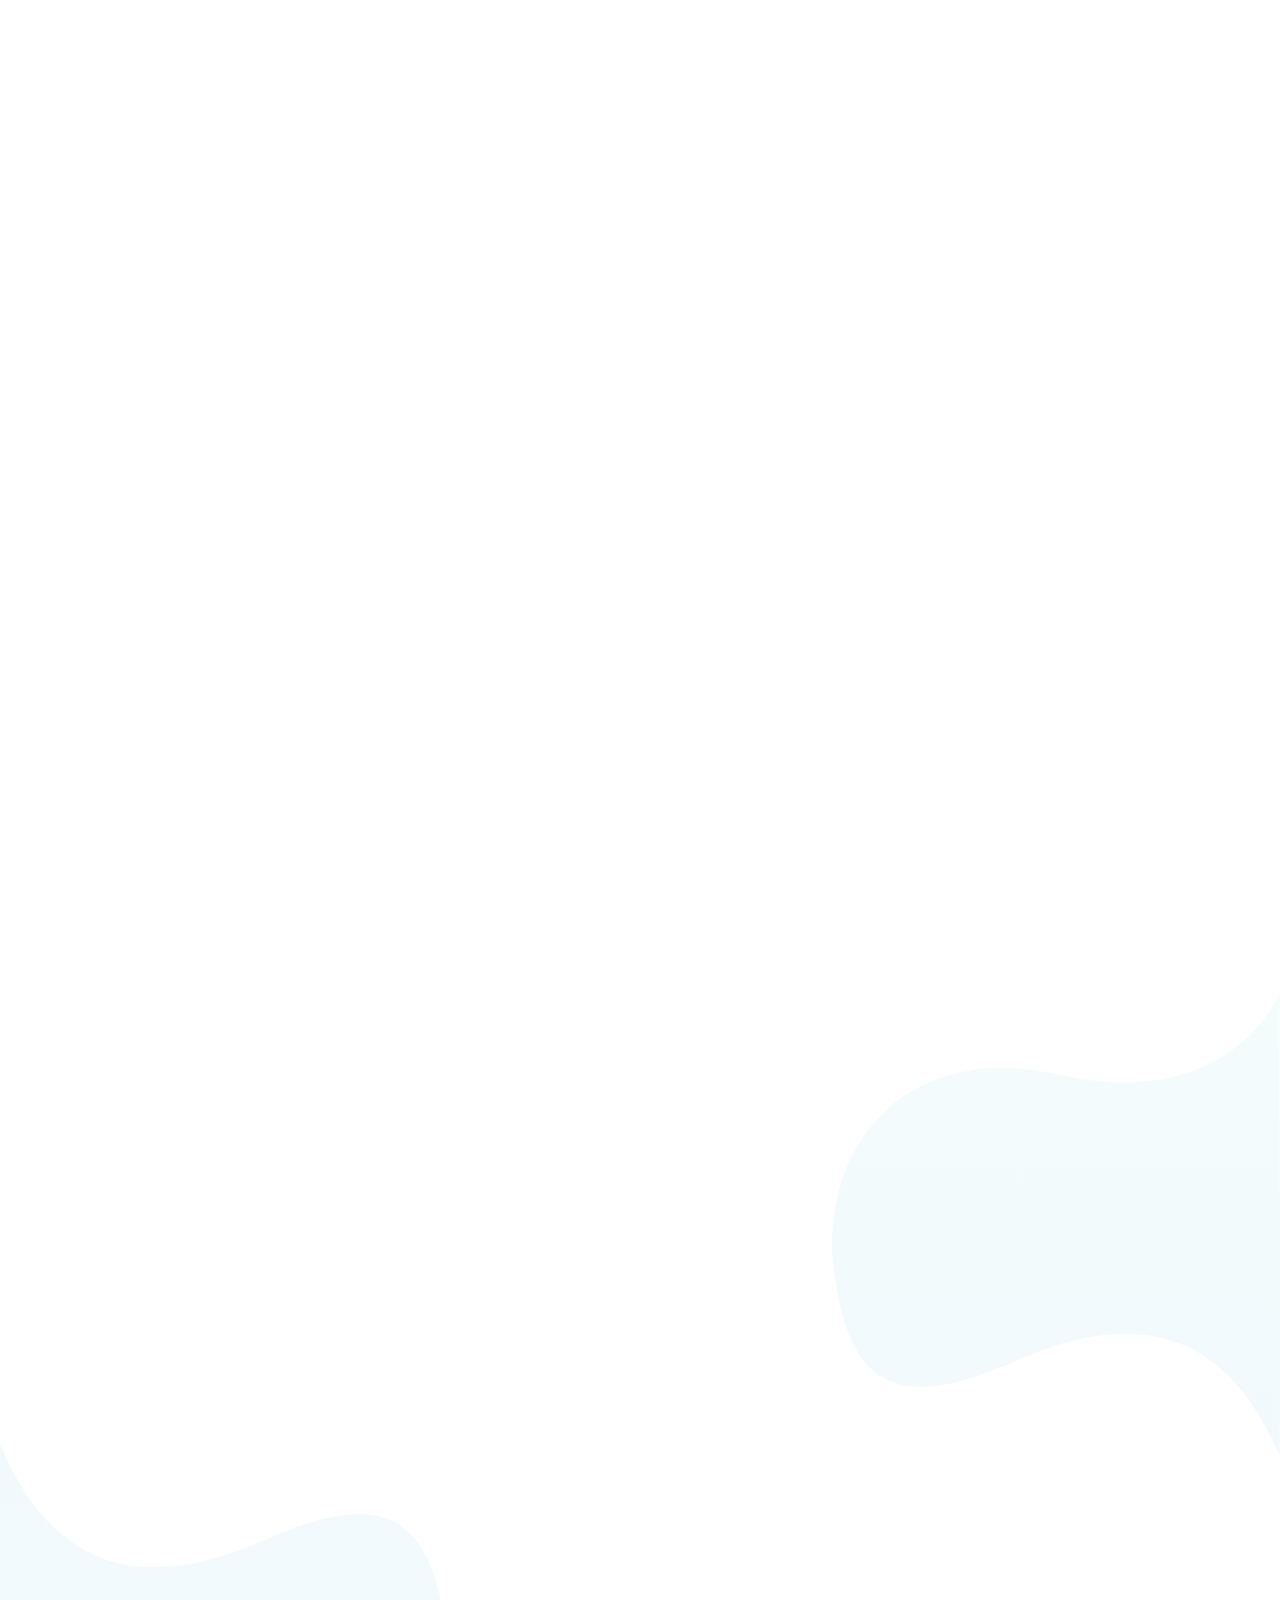
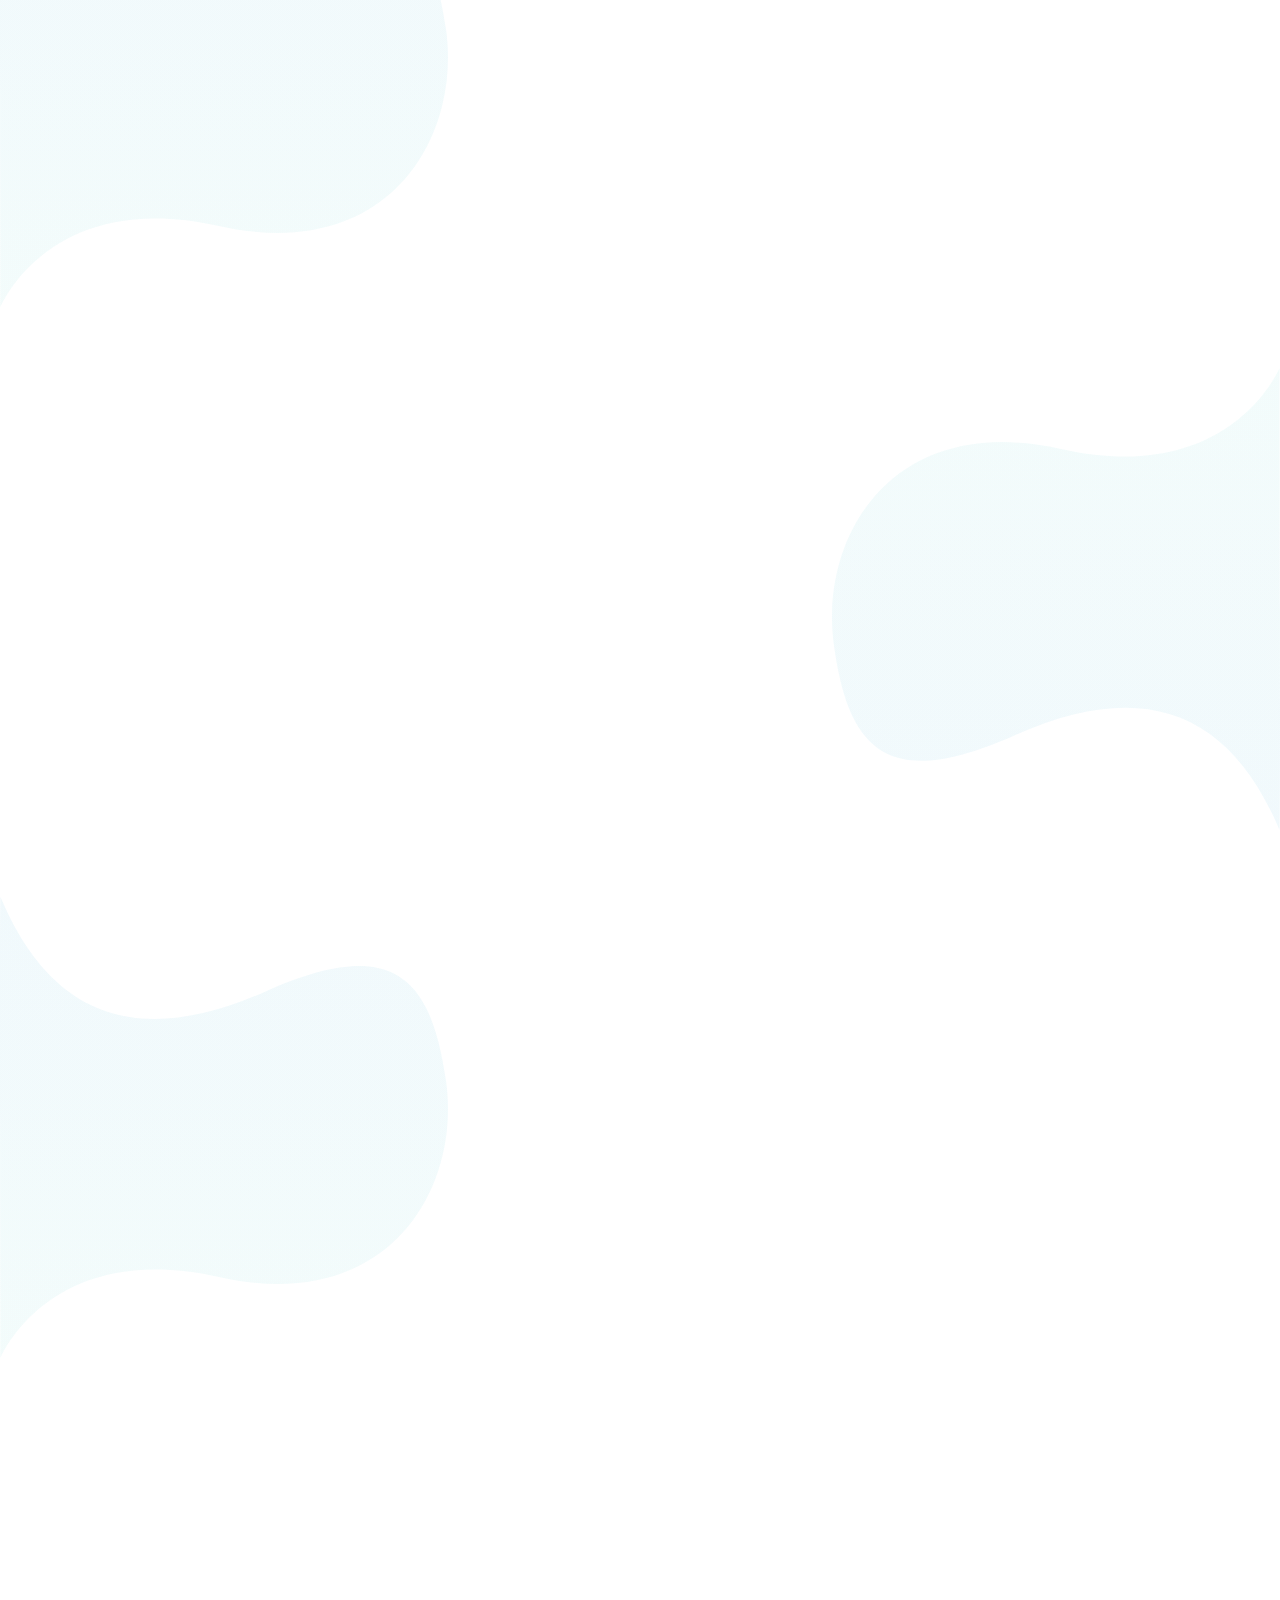
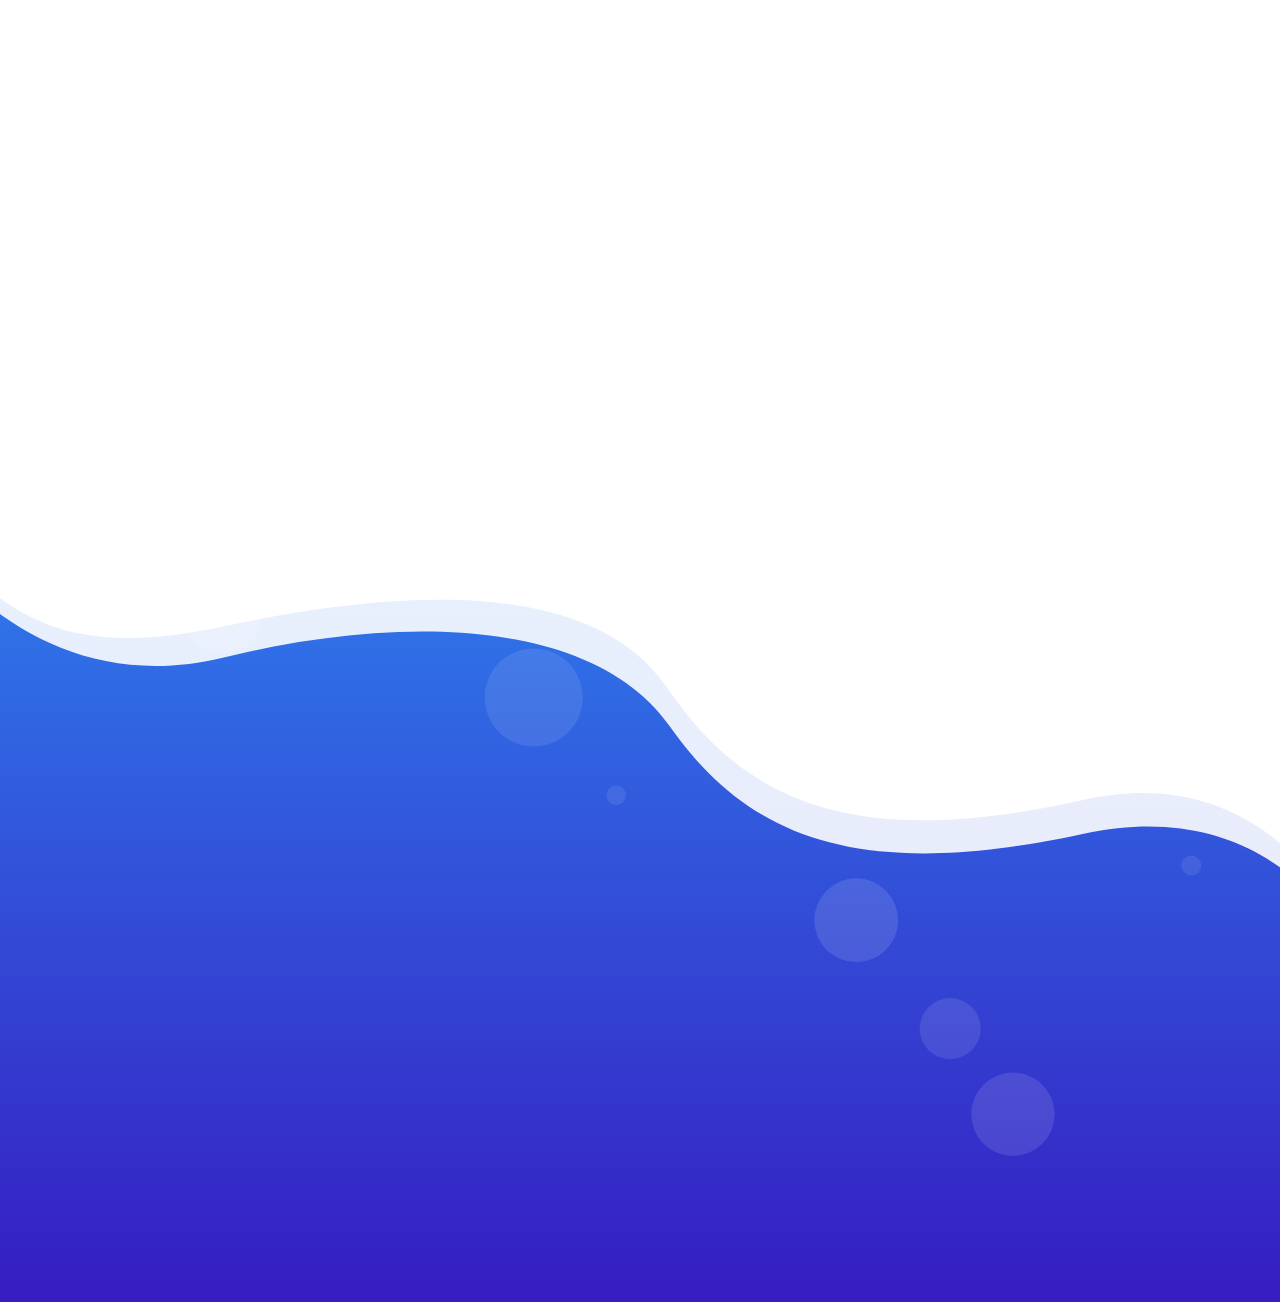
==== commit b112245e: "new website" ====
--- a/index.html
+++ b/index.html
@@ -1,182 +1,807 @@
 <!DOCTYPE html>
-<html lang="en">
+<html class="no-js" lang="en">
 
 <head>
-    <meta charset="UTF-8">
-    <meta http-equiv="X-UA-Compatible" content="IE=edge">
-    <meta name="viewport" content="width=device-width, initial-scale=1.0">
-    <link rel="stylesheet" href="https://cdnjs.cloudflare.com/ajax/libs/font-awesome/5.10.0/css/all.min.css"
-        integrity="sha512-PgQMlq+nqFLV4ylk1gwUOgm6CtIIXkKwaIHp/PAIWHzig/lKZSEGKEysh0TCVbHJXCLN7WetD8TFecIky75ZfQ=="
-        crossorigin="anonymous" referrerpolicy="no-referrer" />
-    <link
-        rel="stylesheet"
-        href="https://cdnjs.cloudflare.com/ajax/libs/animate.css/4.1.1/animate.min.css"
-        />
-    <link rel="stylesheet" href="style/main.css">
-    <link rel="stylesheet" href="style/navbar.css">
-    <link rel="stylesheet" href="style/home.css">
-    <script src="script/sign-up-form.js"></script>
-    <title>EHR Home</title>
+  <meta charset="utf-8" />
+
+  <!--====== Title ======-->
+  <title>Flex EHR - Electronic Healthcare Platform | www.flexehr.com</title>
+
+  <meta name="description" content="" />
+  <meta name="viewport" content="width=device-width, initial-scale=1" />
+
+  <!--====== Favicon Icon ======-->
+  <link rel="shortcut icon" href="assets/images/Logo.png" type="image/png" />
+
+  <!--====== CSS Files LinkUp ======-->
+  <link rel="stylesheet" href="assets/css/animate.css" />
+  <link rel="stylesheet" href="assets/css/glightbox.min.css" />
+  <link rel="stylesheet" href="assets/css/lineIcons.css" />
+  <link rel="stylesheet" href="assets/css/bootstrap.min.css" />
+  <link rel="stylesheet" href="assets/css/style.css" />
 </head>
 
 <body>
-    <nav class="navbar">
-        <div class="flex ai-center">
-            <img src="assets/Logo.png" alt="" width="50px">
-        </div>
-        <ul>
-            <li>
-                <a href="/">Home</a>
-            </li>
-            <li>
-                <a href="/pricing">Pricing</a>
-            </li>
-            <li>
-                <a href="/product">Product</a>
-            </li>
-            <li>
-                <a href="index.html">Usecase</a>
-            </li>
-            <li>
-                <a href="#" class="signup-btn">Signup</a>
-            </li>
-        </ul>
-    </nav>
-    <main class="container">
-        <section class="hero-section">
-            <div class="hero-bg"></div>
-            <div class="hero-left">
-                <div>
-                <h1 class="hero-title">
-                    Flex EHR
-                </h1>
-                <p class="hero-tagline">Reimaging Healthcare</p>
-                <div class="flex jc-center hero-feature">
-                    <span></span>
+  <!--[if IE]>
+      <p class="browserupgrade">
+        You are using an <strong>outdated</strong> browser. Please
+        <a href="https://browsehappy.com/">upgrade your browser</a> to improve
+        your experience and security.
+      </p>
+    <![endif]-->
+
+  <!--====== PRELOADER PART START ======-->
+  <div class="preloader">
+    <div class="loader">
+      <div class="spinner">
+        <div class="spinner-container">
+          <div class="spinner-rotator">
+            <div class="spinner-left">
+              <div class="spinner-circle"></div>
+            </div>
+            <div class="spinner-right">
+              <div class="spinner-circle"></div>
+            </div>
+          </div>
+        </div>
+      </div>
+    </div>
+  </div>
+  <!--====== PRELOADER PART ENDS ======-->
+
+  <!--====== HEADER PART START ======-->
+  <header class="header-area">
+    <div class="navbar-area">
+      <div class="container">
+        <div class="row">
+          <div class="col-lg-12">
+            <nav class="navbar navbar-expand-lg">
+              <a class="navbar-brand" href="index.html">
+                <img class="png-logo" src="assets/images/logo/Logo.png" alt="Logo" />
+              </a>
+              <button class="navbar-toggler" type="button" data-bs-toggle="collapse"
+                data-bs-target="#navbarSupportedContent" aria-controls="navbarSupportedContent" aria-expanded="false"
+                aria-label="Toggle navigation">
+                <span class="toggler-icon"> </span>
+                <span class="toggler-icon"> </span>
+                <span class="toggler-icon"> </span>
+              </button>
+
+              <div class="collapse navbar-collapse sub-menu-bar" id="navbarSupportedContent">
+                <ul id="nav" class="navbar-nav ms-auto">
+                  <li class="nav-item">
+                    <a class="page-scroll active" href="#home">Home</a>
+                  </li>
+                  <li class="nav-item">
+                    <a class="page-scroll" href="#features">Platform</a>
+                  </li>
+                  <li class="nav-item">
+                    <a class="page-scroll" href="#about">About</a>
+                  </li>
+                  <li class="nav-item">
+                    <a class="page-scroll" href="#facts">Why</a>
+                  </li>
+                  <!-- <li class="nav-item">
+                    <a href="javascript:void(0)">Team</a>
+                  </li>
+                  <li class="nav-item">
+                    <a href="javascript:void(0)">Blog</a>
+                  </li> -->
+                </ul>
+              </div>
+              <!-- navbar collapse -->
+
+              <div class="navbar-btn d-none d-sm-inline-block">
+                <a class="main-btn" data-scroll-nav="0" href="#" rel="nofollow">
+                  Join Us
+                </a>
+              </div>
+            </nav>
+            <!-- navbar -->
+          </div>
+        </div>
+        <!-- row -->
+      </div>
+      <!-- container -->
+    </div>
+    <!-- navbar area -->
+
+    <div id="home" class="header-hero bg_cover" style="background-image: url(assets/images/header/banner-bg.svg)">
+      <div class="container">
+        <div class="row justify-content-center">
+          <div class="col-lg-8">
+            <div class="header-hero-content text-center">
+              <h3 class="header-title wow fadeInUp" data-wow-duration="1.3s" data-wow-delay="0.2s"
+                style="font-size: 155px;">
+                Flex EHR
+              </h3>
+              <h2 class="header-sub-title wow fadeInUp" data-wow-duration="1.3s" data-wow-delay="0.5s">
+                Simple - Stable - Secure
+              </h2>
+              <p class="text wow fadeInUp" data-wow-duration="1.3s" data-wow-delay="0.8s">
+                Bringing the art & technology together.
+              </p>
+              <a href="javascript:void(0)" class="main-btn wow fadeInUp" data-wow-duration="1.3s" data-wow-delay="1.1s">
+                Get Started
+              </a>
+            </div>
+            <!-- header hero content -->
+          </div>
+        </div>
+        <!-- row -->
+        <div class="row">
+          <div class="col-lg-12">
+            <div class="header-hero-image text-center wow fadeIn" data-wow-duration="1.3s" data-wow-delay="1.4s">
+              <img src="assets/images/header/header-hero.png" alt="hero" />
+            </div>
+            <!-- header hero image -->
+          </div>
+        </div>
+        <!-- row -->
+      </div>
+      <!-- container -->
+      <div id="particles-1" class="particles"></div>
+    </div>
+    <!-- header hero -->
+  </header>
+  <!--====== HEADER PART ENDS ======-->
+
+  <!--====== BRAND PART START ======-->
+  <!-- <div class="brand-area pt-90">
+    <div class="container">
+      <div class="row">
+        <div class="col-lg-12">
+          <div class="
+                brand-logo
+                d-flex
+                align-items-center
+                justify-content-center justify-content-md-between
+              ">
+            <div class="single-logo mt-30 wow fadeIn" data-wow-duration="1s" data-wow-delay="0.2s">
+              <img src="assets/images/brands/uideck.svg" alt="brand" />
+            </div>
+
+            <div class="single-logo mt-30 wow fadeIn" data-wow-duration="1.5s" data-wow-delay="0.2s">
+              <img src="assets/images/brands/ayroui.svg" alt="brand" />
+            </div>
+
+            <div class="single-logo mt-30 wow fadeIn" data-wow-duration="1.5s" data-wow-delay="0.3s">
+              <img src="assets/images/brands/graygrids.svg" alt="brand" />
+            </div>
+
+            <div class="single-logo mt-30 wow fadeIn" data-wow-duration="1.5s" data-wow-delay="0.4s">
+              <img src="assets/images/brands/lineicons.svg" alt="brand" />
+            </div>
+
+            <div class="single-logo mt-30 wow fadeIn" data-wow-duration="1.5s" data-wow-delay="0.5s">
+              <img src="assets/images/brands/ecommerce-html.svg" alt="brand" />
+            </div>
+
+          </div>
+
+        </div>
+      </div>
+
+    </div>
+
+  </div> -->
+  <!--====== BRAND PART ENDS ======-->
+
+  <!--====== SERVICES PART START ======-->
+  <section id="features" class="services-area pt-120">
+    <div class="container">
+      <div class="row justify-content-center">
+        <div class="col-lg-10">
+          <div class="section-title text-center pb-40">
+            <div class="line m-auto"></div>
+            <h3 class="title">
+              Our Best Solutions
+              <!-- <span> Comes with everything you need to get started!</span> -->
+            </h3>
+          </div>
+          <!-- section title -->
+        </div>
+      </div>
+      <!-- row -->
+      <div class="row justify-content-center">
+        <div class="col-lg-4 col-md-7 col-sm-8">
+          <div class="single-services text-center mt-30 wow fadeIn" data-wow-duration="1s" data-wow-delay="0.2s">
+            <div class="services-icon">
+              <img class="shape" src="assets/images/services/services-shape.svg" alt="shape" />
+              <img class="shape-1" src="assets/images/services/services-shape-1.svg" alt="shape" />
+              <i class="lni lni-postcard"></i>
+            </div>
+            <div class="services-content mt-30">
+              <h4 class="services-title">
+                <a href="javascript:void(0)">HIPAA Compalints</a>
+              </h4>
+              <p class="text">
+                Platform will be covering the standers for data protection through Health Insurance Portability &
+                Accountability (HIPPA).
+              </p>
+              <!-- <a class="more" href="javascript:void(0)">Learn More <i class="lni lni-chevron-right"> </i> -->
+              </a>
+            </div>
+          </div>
+          <!-- single services -->
+        </div>
+        <div class="col-lg-4 col-md-7 col-sm-8">
+          <div class="single-services text-center mt-30 wow fadeIn" data-wow-duration="1s" data-wow-delay="0.5s">
+            <div class="services-icon">
+              <img class="shape" src="assets/images/services/services-shape.svg" alt="shape" />
+              <img class="shape-1" src="assets/images/services/services-shape-2.svg" alt="shape" />
+              <!-- <i class="lni lni-cog"> </i>-->
+              <i class="lni lni-layers"></i>
+
+            </div>
+            <div class="services-content mt-30">
+              <h4 class="services-title">
+                <a href="javascript:void(0)">HL7-FHIR</a>
+              </h4>
+              <p class="text">
+                To simplify implementation without sacrifising information Integrity, Platform will use FHIR by HL7
+                International.
+              </p>
+              <!-- <a class="more" href="javascript:void(0)">Learn More <i class="lni lni-chevron-right"> </i> -->
+              </a>
+            </div>
+          </div>
+          <!-- single services -->
+        </div>
+        <div class="col-lg-4 col-md-7 col-sm-8">
+          <div class="single-services text-center mt-30 wow fadeIn" data-wow-duration="1s" data-wow-delay="0.8s">
+            <div class="services-icon">
+              <img class="shape" src="assets/images/services/services-shape.svg" alt="shape" />
+              <img class="shape-1" src="assets/images/services/services-shape-3.svg" alt="shape" />
+              <i class="lni lni-bolt-alt"> </i>
+            </div>
+            <div class="services-content mt-30">
+              <h4 class="services-title">
+                <a href="javascript:void(0)">ICD-10</a>
+              </h4>
+              <p class="text">
+                Platform will help to identify patients in need of immediate disease management through International
+                Classification of Diseases (ICD-10)
+              </p>
+              <!-- <a class="more" href="javascript:void(0)">Learn More <i class="lni lni-chevron-right"> </i> -->
+              </a>
+            </div>
+          </div>
+          <!-- single services -->
+        </div>
+      </div>
+      <div class="row justify-content-center">
+        <div class="col-lg-4 col-md-7 col-sm-8">
+          <div class="single-services text-center mt-30 wow fadeIn" data-wow-duration="1s" data-wow-delay="0.2s">
+            <div class="services-icon">
+              <img class="shape" src="assets/images/services/services-shape.svg" alt="shape" />
+              <img class="shape-1" src="assets/images/services/services-shape-1.svg" alt="shape" />
+              <i class="lni lni-invention"></i>
+            </div>
+            <div class="services-content mt-30">
+              <h4 class="services-title">
+                <a href="javascript:void(0)">Integrated Intelligence</a>
+              </h4>
+              <p class="text">
+                Platform will give Diagnosis assistance through AI / ML, Analytics on Inventory Management
+                and Prediction of
+                Health
+                of the patients
+              </p>
+              <!-- <a class="more" href="javascript:void(0)">Learn More <i class="lni lni-chevron-right"> </i> -->
+              </a>
+            </div>
+          </div>
+          <!-- single services -->
+        </div>
+        <div class="col-lg-4 col-md-7 col-sm-8">
+          <div class="single-services text-center mt-30 wow fadeIn" data-wow-duration="1s" data-wow-delay="0.5s">
+            <div class="services-icon">
+              <img class="shape" src="assets/images/services/services-shape.svg" alt="shape" />
+              <img class="shape-1" src="assets/images/services/services-shape-2.svg" alt="shape" />
+              <i class="lni lni-cloud-network"></i>
+            </div>
+            <div class="services-content mt-30">
+              <h4 class="services-title">
+                <a href="javascript:void(0)">Hybrid Technology</a>
+              </h4>
+              <p class="text">
+                Platform enable to users to access and store the data wihtout any constraints in different environment.
+              </p>
+              <!-- <a class="more" href="javascript:void(0)">Learn More <i class="lni lni-chevron-right"> </i> -->
+              </a>
+            </div>
+          </div>
+          <!-- single services -->
+        </div>
+        <div class="col-lg-4 col-md-7 col-sm-8">
+          <div class="single-services text-center mt-30 wow fadeIn" data-wow-duration="1s" data-wow-delay="0.8s">
+            <div class="services-icon">
+              <img class="shape" src="assets/images/services/services-shape.svg" alt="shape" />
+              <img class="shape-1" src="assets/images/services/services-shape-3.svg" alt="shape" />
+              <i class="lni lni-connectdevelop"></i>
+            </div>
+            <div class="services-content mt-30">
+              <h4 class="services-title">
+                <a href="javascript:void(0)">Integration</a>
+              </h4>
+              <p class="text">
+                Platform will help community to Inegrate the all the Digital Media, Machine Integration & Third party
+                services.
+
+              </p>
+              <!-- <a class="more" href="javascript:void(0)">Learn More <i class="lni lni-chevron-right"> </i> -->
+              </a>
+            </div>
+          </div>
+          <!-- single services -->
+        </div>
+      </div>
+      <div class="row justify-content-center">
+        <div class="col-lg-4 col-md-7 col-sm-8">
+          <div class="single-services text-center mt-30 wow fadeIn" data-wow-duration="1s" data-wow-delay="0.2s">
+            <div class="services-icon">
+              <img class="shape" src="assets/images/services/services-shape.svg" alt="shape" />
+              <img class="shape-1" src="assets/images/services/services-shape-1.svg" alt="shape" />
+              <i class="lni lni-protection"></i>
+            </div>
+            <div class="services-content mt-30">
+              <h4 class="services-title">
+                <a href="javascript:void(0)">Data Privacy</a>
+              </h4>
+              <p class="text">
+                Platform is developed by industry and technology experts by keeping current difficulties in mind to
+                secure the health data at par.
+              </p>
+              <!-- <a class="more" href="javascript:void(0)">Learn More <i class="lni lni-chevron-right"> </i> -->
+              </a>
+            </div>
+          </div>
+          <!-- single services -->
+        </div>
+        <div class="col-lg-4 col-md-7 col-sm-8">
+          <div class="single-services text-center mt-30 wow fadeIn" data-wow-duration="1s" data-wow-delay="0.5s">
+            <div class="services-icon">
+              <img class="shape" src="assets/images/services/services-shape.svg" alt="shape" />
+              <img class="shape-1" src="assets/images/services/services-shape-2.svg" alt="shape" />
+              <i class="lni lni-users"></i>
+            </div>
+            <div class="services-content mt-30">
+              <h4 class="services-title">
+                <a href="javascript:void(0)">Community Engagement</a>
+              </h4>
+              <p class="text">
+                Healthcare community will be engaged at finger tip to provide the quality services and share the
+                knowledge accross the globe.
+                <!-- <a class="more" href="javascript:void(0)">Learn More <i class="lni lni-chevron-right"> </i> -->
+                </a>
+            </div>
+          </div>
+          <!-- single services -->
+        </div>
+        <div class="col-lg-4 col-md-7 col-sm-8">
+          <div class="single-services text-center mt-30 wow fadeIn" data-wow-duration="1s" data-wow-delay="0.8s">
+            <div class="services-icon">
+              <img class="shape" src="assets/images/services/services-shape.svg" alt="shape" />
+              <img class="shape-1" src="assets/images/services/services-shape-3.svg" alt="shape" />
+              <i class="lni lni-support"></i>
+            </div>
+            <div class="services-content mt-30">
+              <h4 class="services-title">
+                <a href="javascript:void(0)">24/7 Support</a>
+              </h4>
+              <p class="text">
+                We understand how valuableyour time and deadlines are to you. Team will work tirelessly to
+                provide the necessary support in NO time.
+              </p>
+              <!-- <a class="more" href="javascript:void(0)">Learn More <i class="lni lni-chevron-right"> </i> -->
+              </a>
+            </div>
+          </div>
+          <!-- single services -->
+        </div>
+      </div>
+      <!-- row -->
+    </div>
+    <!-- container -->
+  </section>
+  <!--====== SERVICES PART ENDS ======-->
+
+  <section id="about">
+    <!--====== ABOUT PART START ======-->
+    <div class="about-area pt-70">
+      <div class="container">
+        <div class="row">
+          <div class="col-lg-6">
+            <div class="about-content mt-50 wow fadeInLeftBig" data-wow-duration="1s" data-wow-delay="0.5s">
+              <div class="section-title">
+                <div class="line"></div>
+                <h3 class="title">
+                  You Know,<span>What is FlexEHR ?</span>
+                </h3>
+              </div>
+              <!-- section title -->
+              <p class="text">
+                Flex EHR is a simple, stable yet effective solution for healthcare professionals and patients. Built on
+                cutting edge technology, Flex EHR offers a new-age solution to both doctors and patients. To become a
+                one-stop solution to all healthcare needs, we stand shoulder to shoulder with the health care industry
+                to prove the best solution possible.
+              </p>
+              <!-- <a href="javascript:void(0)" class="main-btn">Try it Free</a> -->
+            </div>
+            <!-- about content -->
+          </div>
+          <div class="col-lg-6">
+            <div class="about-image text-center mt-50 wow fadeInRightBig" data-wow-duration="1s" data-wow-delay="0.5s">
+              <img src="assets/images/about/about1.svg" alt="about" />
+            </div>
+            <!-- about image -->
+          </div>
+        </div>
+        <!-- row -->
+      </div>
+      <!-- container -->
+      <div class="about-shape-1">
+        <img src="assets/images/about/about-shape-1.svg" alt="shape" />
+      </div>
+    </div>
+    <!--====== ABOUT PART ENDS ======-->
+
+    <!--====== ABOUT PART START ======-->
+    <div class="about-area pt-70">
+      <div class="about-shape-2">
+        <img src="assets/images/about/about-shape-2.svg" alt="shape" />
+      </div>
+      <div class="container">
+        <div class="row align-items-center">
+          <div class="col-lg-6 order-lg-last">
+            <div class="about-content ms-lg-auto mt-50 wow fadeInLeftBig" data-wow-duration="1s" data-wow-delay="0.5s">
+              <div class="section-title">
+                <div class="line"></div>
+                <h3 class="title">
+                  Crafted For? <span> Healthcare Community & Patients.</span>
+                </h3>
+              </div>
+              <!-- section title -->
+              <p class="text">
+                Flex EHR will connect Hospitals, Doctors, Patients, Diagnostic centres, Medical supplies, Inventories
+                and Consultants to become a one-stop solutions for Global Healthcare Community.
+
+              </p>
+              <!-- <a href="javascript:void(0)" class="main-btn">Try it Free</a> -->
+            </div>
+            <!-- about content -->
+          </div>
+          <div class="col-lg-6 order-lg-first">
+            <div class="about-image text-center mt-50 wow fadeInRightBig" data-wow-duration="1s" data-wow-delay="0.5s">
+              <img src="assets/images/about/about2.svg" alt="about" />
+            </div>
+            <!-- about image -->
+          </div>
+        </div>
+        <!-- row -->
+      </div>
+      <!-- container -->
+    </div>
+    <!--====== ABOUT PART ENDS ======-->
+
+    <!--====== ABOUT PART START ======-->
+    <div class="about-area pt-70">
+      <div class="container">
+        <div class="row">
+          <div class="col-lg-6">
+            <div class="about-content mt-50 wow fadeInLeftBig" data-wow-duration="1s" data-wow-delay="0.5s">
+              <div class="section-title">
+                <div class="line"></div>
+                <h3 class="title">
+                  <span>Platform Accessible on</span> Mobile, Tablet & Web Application.
+                </h3>
+              </div>
+              <!-- section title -->
+              <p class="text">
+                Platform is crafted with the most up-to-date responsive design techniques. Users can save money on
+                infrastructure while also speeding up patient movement in the hospital by using the entire platform on
+                mobile.
+
+                With this capability, remote location and camp consultations will be effortless.
+              </p>
+              <!-- <a href="javascript:void(0)" class="main-btn">Try it Free</a> -->
+            </div>
+            <!-- about content -->
+          </div>
+          <div class="col-lg-6">
+            <div class="about-image text-center mt-50 wow fadeInRightBig" data-wow-duration="1s" data-wow-delay="0.5s">
+              <img src="assets/images/about/about3.svg" alt="about" />
+            </div>
+            <!-- about image -->
+          </div>
+        </div>
+        <!-- row -->
+      </div>
+      <!-- container -->
+      <div class="about-shape-1">
+        <img src="assets/images/about/about-shape-1.svg" alt="shape" />
+      </div>
+    </div>
+    <!--====== ABOUT PART ENDS ======-->
+    <!--====== ABOUT PART START ======-->
+    <div class="about-area pt-70">
+      <div class="about-shape-2">
+        <img src="assets/images/about/about-shape-2.svg" alt="shape" />
+      </div>
+      <div class="container">
+        <div class="row align-items-center">
+          <div class="col-lg-6 order-lg-last">
+            <div class="about-content ms-lg-auto mt-50 wow fadeInLeftBig" data-wow-duration="1s" data-wow-delay="0.5s">
+              <div class="section-title">
+                <div class="line"></div>
+                <h3 class="title">
+                  Security? <span> Yes, Is built in Mind..!</span>
+                </h3>
+              </div>
+              <!-- section title -->
+              <p class="text">
+                Flex EHR is a simple, stable yet effective solution for healthcare professionals and patients. Built on
+                cutting edge technology, Flex EHR offers a new-age solution to both doctors and patients. To become a
+                one-stop solution to all healthcare needs, we stand shoulder to shoulder with the health care industry
+                to prove the best solution possible.
+              </p>
+              <!-- <a href="javascript:void(0)" class="main-btn">Try it Free</a> -->
+            </div>
+            <!-- about content -->
+          </div>
+          <div class="col-lg-6 order-lg-first">
+            <div class="about-image text-center mt-50 wow fadeInRightBig" data-wow-duration="1s" data-wow-delay="0.5s">
+              <img src="assets/images/about/about2.svg" alt="about" />
+            </div>
+            <!-- about image -->
+          </div>
+        </div>
+        <!-- row -->
+      </div>
+      <!-- container -->
+    </div>
+    <!--====== ABOUT PART ENDS ======-->
+  </section>
+
+  <!--====== VIDEO COUNTER PART START ======-->
+  <section id="facts" class="video-counter pt-70">
+    <div class="container">
+      <div class="row">
+        <div class="col-lg-6 order-lg-last">
+          <div class="counter-wrapper mt-50 wow fadeIn" data-wow-duration="1s" data-wow-delay="0.8s">
+            <div class="counter-content">
+              <div class="section-title">
+                <div class="line"></div>
+                <h3 class="title">Cool facts <span> about our Platform</span></h3>
+              </div>
+              <!-- section title -->
+              <!-- <p class="text">
+                Lorem ipsum dolor sit amet, consetetur sadipscing elitr, seiam
+                nonumy eirmod tempor invidunt ut labore et dolore magna
+                aliquyam erat, sed diam voluptua.
+              </p> -->
+            </div>
+            <!-- counter content -->
+            <div class="row justify-content-center">
+              <div class="col-lg-6 col-md-7 col-sm-8">
+                <div class="single-services text-center mt-30 wow fadeIn" data-wow-duration="1s" data-wow-delay="0.2s"
+                  style="background-color: #f3fbfb;">
+                  <div class="services-content mt-30">
+                    <h6 class="services-title">
+                      <a>From Industry Experts</a>
+                    </h6>
+
+
+                  </div>
                 </div>
-                <div class="hero-action">
-                    <button class="btn gray-dark">See How It works</button>
-                    <button class="btn primary signup-btn">Signup</button>
+                <!-- single services -->
+              </div>
+              <div class="col-lg-6 col-md-7 col-sm-8">
+                <div class="single-services text-center mt-30 wow fadeIn" data-wow-duration="1s" data-wow-delay="0.2s"
+                  style="background-color: #ebe9f9">
+                  <div class="services-content mt-30">
+                    <h6 class="services-title">
+                      <a>Community Crentric</a>
+                    </h6>
+
+
+                  </div>
                 </div>
+                <!-- single services -->
+              </div>
+              <div class="col-lg-6 col-md-7 col-sm-8">
+                <div class="single-services text-center mt-30 wow fadeIn" data-wow-duration="1s" data-wow-delay="0.2s"
+                  style="background-color: #e0f6f6;">
+                  <div class="services-content mt-30">
+                    <h6 class="services-title">
+                      <a>Pre-defined metrics</a>
+                    </h6>
+
+
+                  </div>
                 </div>
-            </div>
-            <div class="hero-right">
-                <div class="img-container">
-                    <div>
-                        <img src="./assets/Simple1.svg" alt="">
-                    </div>
-                    <div>
-                        <img src="./assets/Stable.svg" alt="">
-                    </div>
-                    <div>
-                        <img src="./assets/Secure.svg" alt="">
-                    </div>
+                <!-- single services -->
+              </div>
+              <div class="col-lg-6 col-md-7 col-sm-8">
+                <div class="single-services text-center mt-30 wow fadeIn" data-wow-duration="1s" data-wow-delay="0.2s"
+                  style="background-color: #fab2a37d;">
+                  <div class="services-content mt-30">
+                    <h6 class="services-title">
+                      <a>Patient Engagement</a>
+                    </h6>
+
+
+                  </div>
                 </div>
-            </div>
-        </section>
-        <article class="about-section" data-animation="animate__pulse">
-            <h2>What is Flex - EHR</h2>
-            <p>Flex-EHR offers simple, stable yet effective solution to healthcare professionals. Built on cutting edge technology, we are offering new age solution to both doctors and patients. With the aim of becoming one stop solution to all of healthcare needs, we stand shoulder to shoulder with health care industry in proving the best solution possible.</p>
-        </article>
-        <section class="feature">
-            <h2>What Flex-EHR makes difference</h2>
-            <div class="feature-container">
-                <div class="feature-card" data-animation="animate__flipInX">
-                    <i class="fas fa-check"></i>
-                    <h4>HIPAA Compalints</h4>
+                <!-- single services -->
+              </div>
+
+
+
+            </div>
+
+            <!-- row -->
+          </div>
+          <!-- counter wrapper -->
+        </div>
+        <div class="col-lg-6">
+          <div class="video-content mt-50 wow fadeIn" data-wow-duration="1s" data-wow-delay="0.5s">
+            <!-- <img class="dots" src="assets/images/video/dots.svg" alt="dots" /> -->
+            <div class="video-wrapper">
+              <div class="video-image">
+                <img src="assets/images/blogging.svg" alt="video" />
+              </div>
+              <!-- <div class="video-icon">
+                <a href="https://www.youtube.com/watch?v=r44RKWyfcFw" class="video-popup glightbox">
+                  <i class="lni lni-play"> </i>
+                </a>
+              </div> -->
+            </div>
+            <!-- video wrapper -->
+          </div>
+          <!-- video content -->
+        </div>
+      </div>
+      <!-- row -->
+    </div>
+    <!-- container -->
+  </section>
+  <!--====== VIDEO COUNTER PART ENDS ======-->
+
+  <!--====== FOOTER PART START ======-->
+  <footer id="footer" class="footer-area pt-120">
+    <div class="container">
+      <div class="subscribe-area wow fadeIn" data-wow-duration="1s" data-wow-delay="0.5s">
+        <div class="row">
+          <div class="col-lg-6">
+            <div class="subscribe-content mt-45">
+              <h2 class="subscribe-title">
+                Subscribe Our Newsletter <span>get reguler updates</span>
+              </h2>
+            </div>
+          </div>
+          <div class="col-lg-6">
+            <div class="subscribe-form mt-50">
+              <form action="#">
+                <input type="text" placeholder="Enter eamil" />
+                <button class="main-btn">Subscribe</button>
+              </form>
+            </div>
+          </div>
+        </div>
+        <!-- row -->
+      </div>
+      <!-- subscribe area -->
+      <div class="footer-widget pb-100">
+        <div class="row">
+          <div class="col-lg-4 col-md-6 col-sm-8">
+            <div class="footer-about mt-50 wow fadeIn" data-wow-duration="1s" data-wow-delay="0.2s">
+              <a class="logo" href="javascript:void(0)">
+                <!-- <img src="assets/images/logo/Logo.png" alt="logo" /> -->
+                <h2 style="color: #ffffff;">FlexEHR Healthcare</h2>
+              </a>
+              <p class="text">
+                Lorem ipsum dolor sit amet consetetur sadipscing elitr,
+                sederfs diam nonumy eirmod tempor invidunt ut labore et dolore
+                magna aliquyam.
+              </p>
+              <ul class="social">
+                <li>
+                  <a href="javascript:void(0)">
+                    <i class="lni lni-facebook-filled"> </i>
+                  </a>
+                </li>
+                <li>
+                  <a href="javascript:void(0)">
+                    <i class="lni lni-twitter-filled"> </i>
+                  </a>
+                </li>
+                <li>
+                  <a href="javascript:void(0)">
+                    <i class="lni lni-instagram-filled"> </i>
+                  </a>
+                </li>
+                <li>
+                  <a href="javascript:void(0)">
+                    <i class="lni lni-linkedin-original"> </i>
+                  </a>
+                </li>
+              </ul>
+            </div>
+            <!-- footer about -->
+          </div>
+          <div class="col-lg-5 col-md-7 col-sm-12">
+            <div class="footer-link d-flex mt-50 justify-content-sm-between">
+              <div class="link-wrapper wow fadeIn" data-wow-duration="1s" data-wow-delay="0.4s">
+                <div class="footer-title">
+                  <h4 class="title">Company</h4>
                 </div>
-                <div class="feature-card" data-animation="animate__flipInX">
-                    <i class="fab fa-studiovinari"></i>
-                    <h4>ICD-10 Integrated</h4>
+                <ul class="link">
+                  <li><a href="javascript:void(0)">Blog</a></li>
+                  <li><a href="javascript:void(0)">Use Cases</a></li>
+                  <li><a href="javascript:void(0)">Testimonials</a></li>
+                  <li><a href="javascript:void(0)">Media Kit</a></li>
+                  <!-- <li><a href="javascript:void(0)">Pricing</a></li> -->
+                </ul>
+              </div>
+              <!-- footer wrapper -->
+              <div class="link-wrapper wow fadeIn" data-wow-duration="1s" data-wow-delay="0.6s">
+                <div class="footer-title">
+                  <h4 class="title">Resources</h4>
                 </div>
-                <div class="feature-card" data-animation="animate__flipInX">
-                    <i class="fas fa-shield-alt"></i>
-                    <h4>Patient Application</h4>
-                </div>
-                <div class="feature-card" data-animation="animate__flipInX">
-                    <i class="fas fa-users"></i>
-                    <h4>Community Engagement</h4>
-                </div>
-                <div class="feature-card" data-animation="animate__flipInX">
-                    <i class="fas fa-brain"></i>
-                    <h4>Integrated Intelligence</h4>
-                </div>
-                <div class="feature-card" data-animation="animate__flipInX">
-                    <i class="fab fa-creative-commons-sampling-plus"></i>
-                    <h4>Third party Integration</h4>
-                </div>
-                <div class="feature-card" data-animation="animate__flipInX">
-                    <i class="fas fa-network-wired"></i>
-                    <h4>Hybrid Technology</h4>
-                </div>
-                <div class="feature-card" data-animation="animate__flipInX">
-                    <i class="fas fa-headset"></i>
-                    <h4>24/7 Online Support</h4>
-                </div>
-            </div>
-        </section>
-        <section class="security">
-            <div class="security-container flex ai-center">
-                <img src="./assets//security.gif" width="300px" alt="">
-                <article class="security-section" data-animation="animate__flipInX">
-                    <h2>Build With Security in Mind</h2>
-                    <p>Flex EHR is Developed by industry and technology experts by keeping current issues in mind. Flex EHR will be hosted in a highly secured environment will encrypt all your hospital data. Powered by AWS, the Flex EHR platform will always thrive to provide the best services without compromising data privacy.</p>
-                </article>
-            </div>
-        </section>
-        <section class="subscribe" >
-            <h4 data-animation="animate__shakeX">Sounds Interesting Right..!</h4>
-            <form>
-                <input type="email" required name="" id="" placeholder="username@email.com">
-                <button type="submit" class="btn primary tx-l">Subscribe</button>
-            </form>
-        </section>
-    </main>
-    <footer class="footer">
-        <div class="footer-content">
-            <div>
-                <h2>Flexehr.com</h2>
-            </div>
-            <div>
-                <h2>Resources</h2>
-                <a href="#">Blog</a>
-                <a href="#">Use Case</a>
-                <a href="#">Testimonials</a>
-                <a href="#">Media Kit</a>
-            </div>
-            <div>
-                <h2>Company</h2>
-                <a href="#">About Us</a>
-                <a href="#">Platform</a>
-                <a href="#">Privacy Policy</a>
-                <a href="#">Tearms of Services</a>
-            </div>
-            <div class="contact-us">
-                <h2>Connect us</h2>
-               <div class="icons">
-                    <i class="fab fa-linkedin-in"></i>
-                    <i class="fab fa-facebook"></i>
-                    <i class="fab fa-twitter"></i>
-                    <i class="fab fa-medium"></i>
-                    <i class="fab fa-instagram"></i>
-                    <i class="fab fa-youtube"></i>
-                </div>
-            </div>
-        </div>
-        <div class="copyright">
-            Copyright to FlexEHR.com | DragLoopEdge Private Limited 2021
-        </div>
-    </footer>
-    <script>
-        const signup = new SignUpForm()
-        document.querySelectorAll('.signup-btn').forEach(btn => {
-            btn.addEventListener('click', () => {
-                signup.open()
-            })
-        })
-    </script>
-    <script src="./script/index.js"></script>
-    <script src="./script/scroll-animation.js"></script>
+                <ul class="link">
+                  <li><a href="javascript:void(0)">About Us</a></li>
+                  <li><a href="javascript:void(0)">Product</a></li>
+                  <li><a href="javascript:void(0)">Privacy Policy</a></li>
+                  <li><a href="javascript:void(0)">Terms of Services</a></li>
+                  <!-- <li><a href="javascript:void(0)">Contact</a></li> -->
+                </ul>
+              </div>
+              <!-- footer wrapper -->
+            </div>
+            <!-- footer link -->
+          </div>
+          <div class="col-lg-3 col-md-5 col-sm-12">
+            <div class="footer-contact mt-50 wow fadeIn" data-wow-duration="1s" data-wow-delay="0.8s">
+              <div class="footer-title">
+                <h4 class="title">Contact Us</h4>
+              </div>
+              <ul class="contact">
+                <li>+91-9036584366</li>
+                <li>info@flexehr.com</li>
+                <!-- <li>www.yourweb.com</li> -->
+                <li>
+                  Bengaluru, India<br />
+
+                </li>
+              </ul>
+            </div>
+            <!-- footer contact -->
+          </div>
+        </div>
+        <!-- row -->
+      </div>
+      <!-- footer widget -->
+
+      <!-- footer copyright -->
+    </div>
+    <!-- container -->
+    <div id="particles-2"></div>
+  </footer>
+  <!--====== FOOTER PART ENDS ======-->
+
+  <!--====== BACK TOP TOP PART START ======-->
+  <a href="#" class="back-to-top"> <i class="lni lni-chevron-up"> </i> </a>
+  <!--====== BACK TOP TOP PART ENDS ======-->
+
+  <!--====== Javascript Files ======-->
+  <script src="assets/js/bootstrap.bundle.min.js"></script>
+  <script src="assets/js/wow.min.js"></script>
+  <script src="assets/js/glightbox.min.js"></script>
+  <script src="assets/js/count-up.min.js"></script>
+  <script src="assets/js/particles.min.js"></script>
+  <script src="assets/js/main.js"></script>
 </body>
 
-</html>
+</html>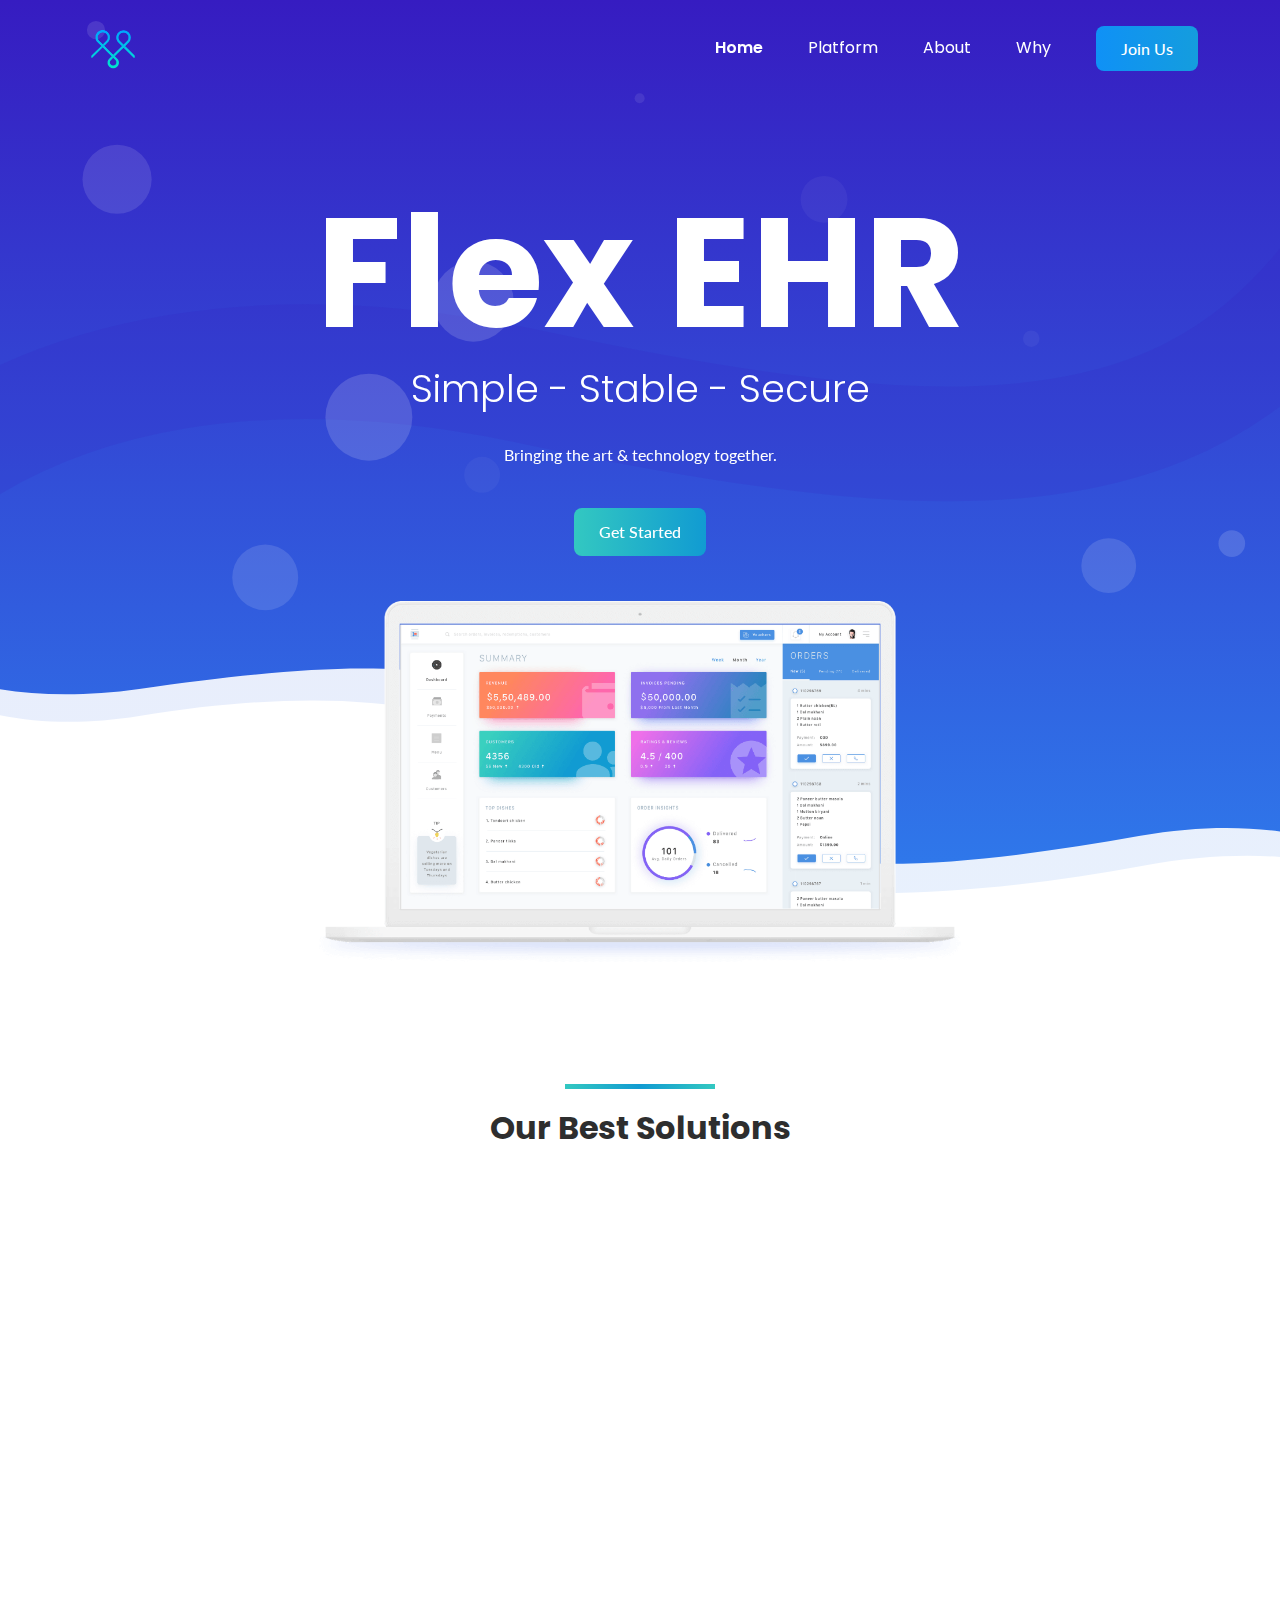
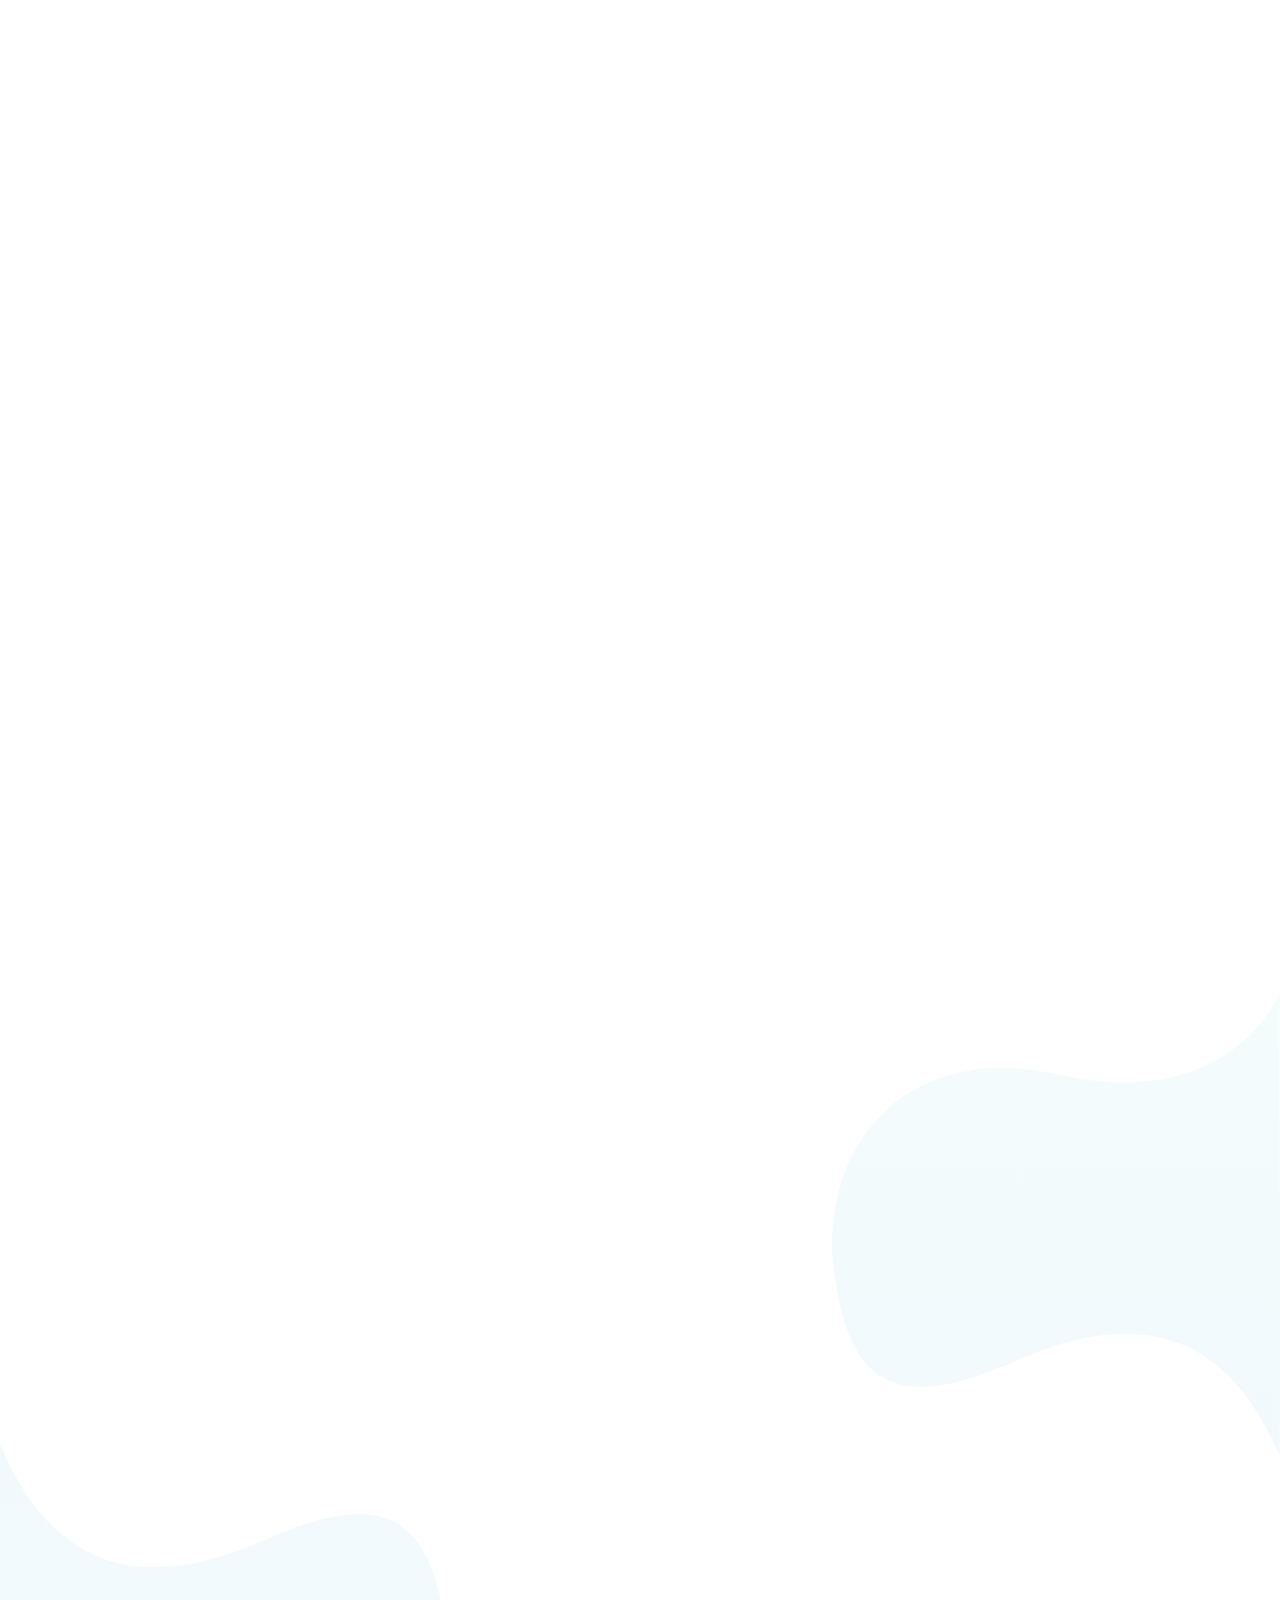
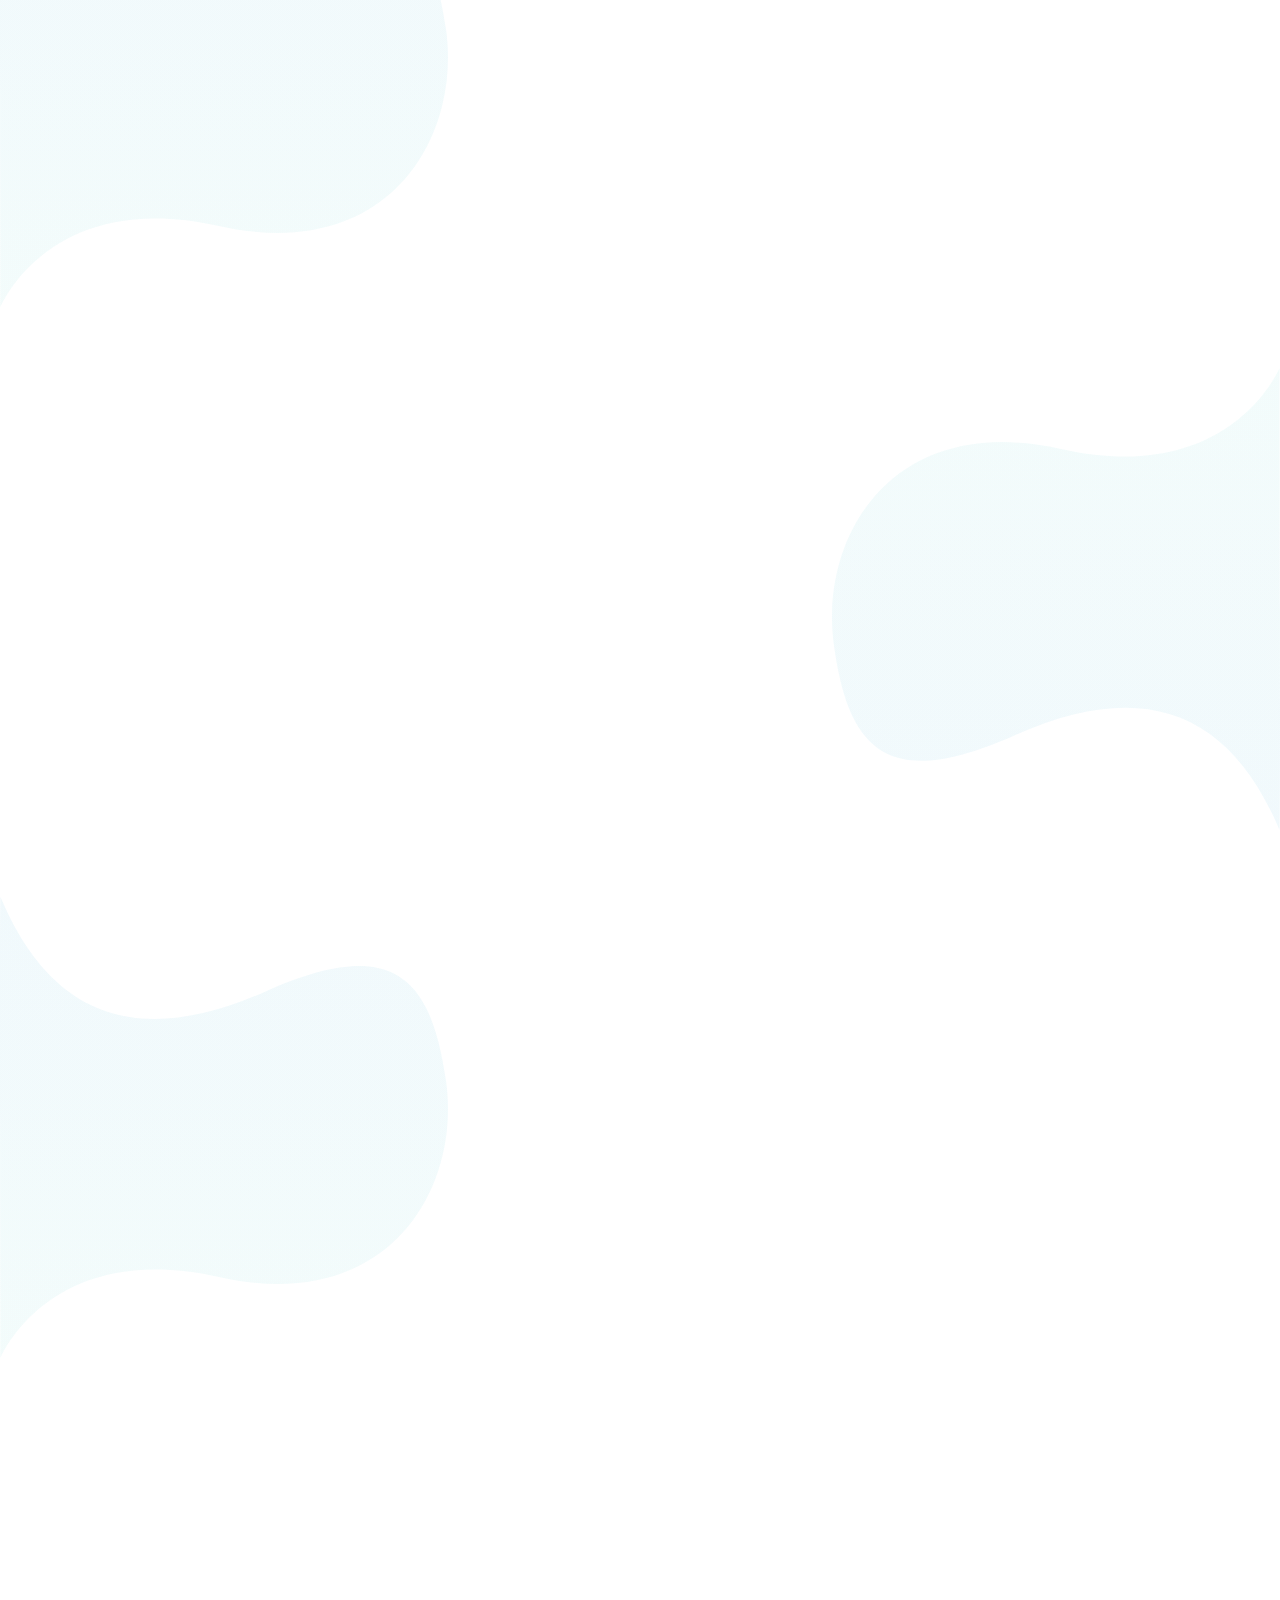
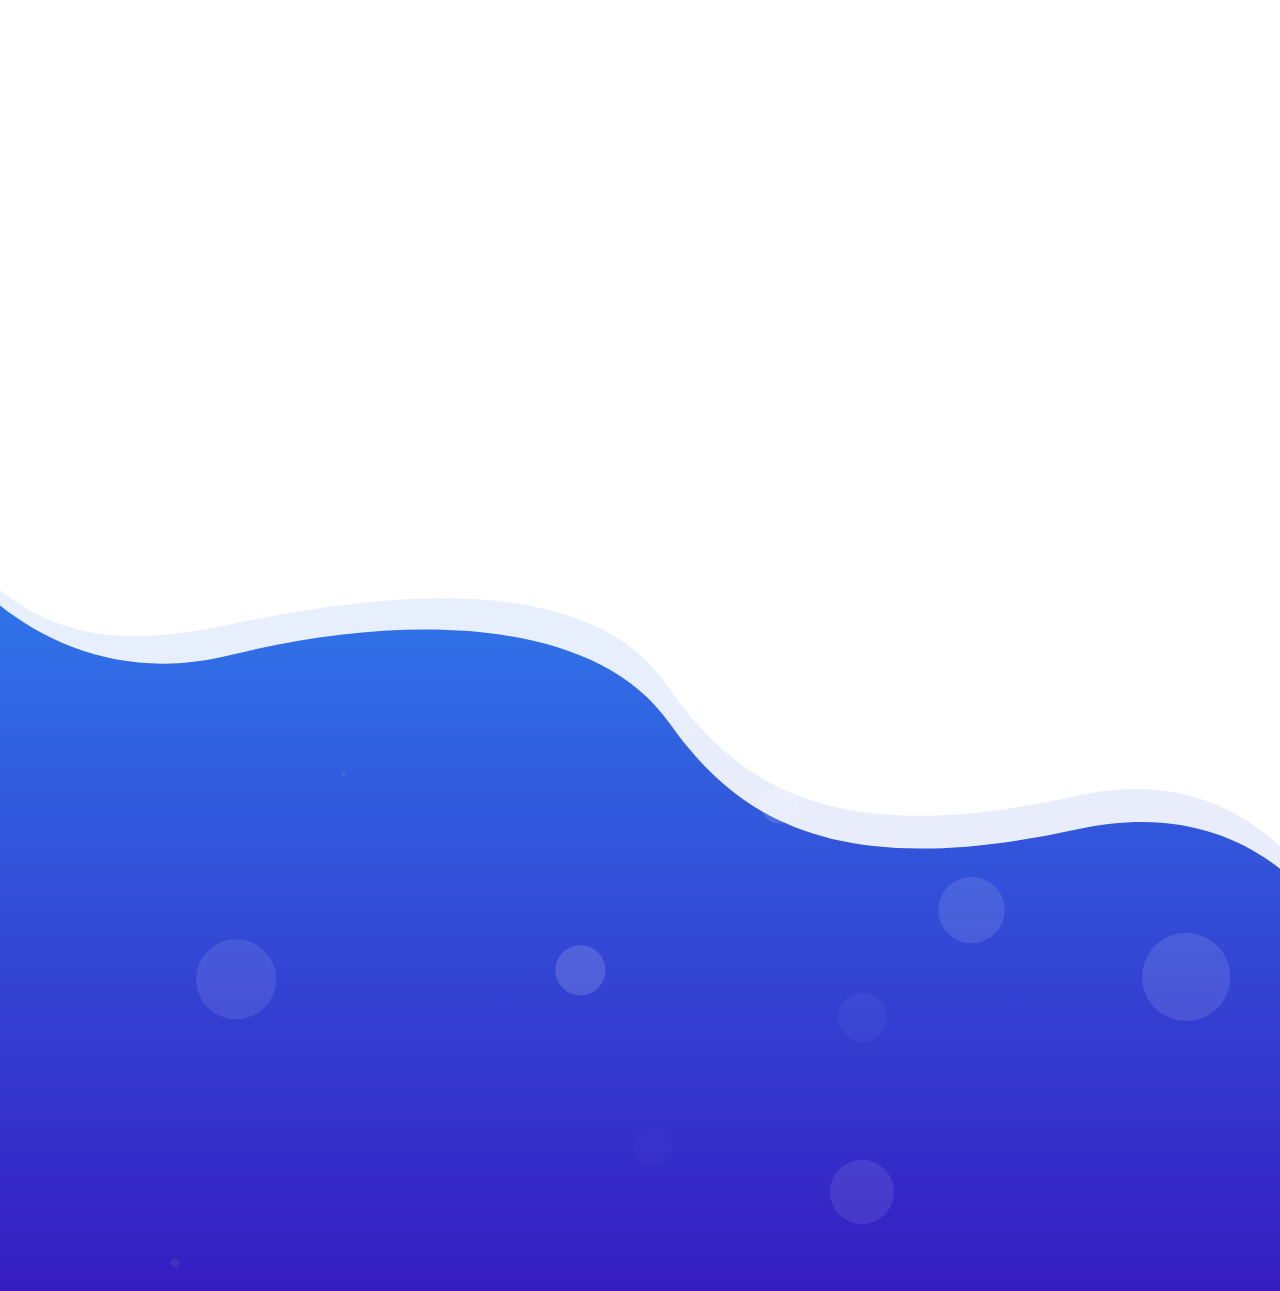
==== commit 9da59898: "new website" ====
--- a/index.html
+++ b/index.html
@@ -701,11 +701,11 @@
                 <!-- <img src="assets/images/logo/Logo.png" alt="logo" /> -->
                 <h2 style="color: #ffffff;">FlexEHR Healthcare</h2>
               </a>
-              <p class="text">
+              <!-- <p class="text">
                 Lorem ipsum dolor sit amet consetetur sadipscing elitr,
                 sederfs diam nonumy eirmod tempor invidunt ut labore et dolore
                 magna aliquyam.
-              </p>
+              </p> -->
               <ul class="social">
                 <li>
                   <a href="javascript:void(0)">
